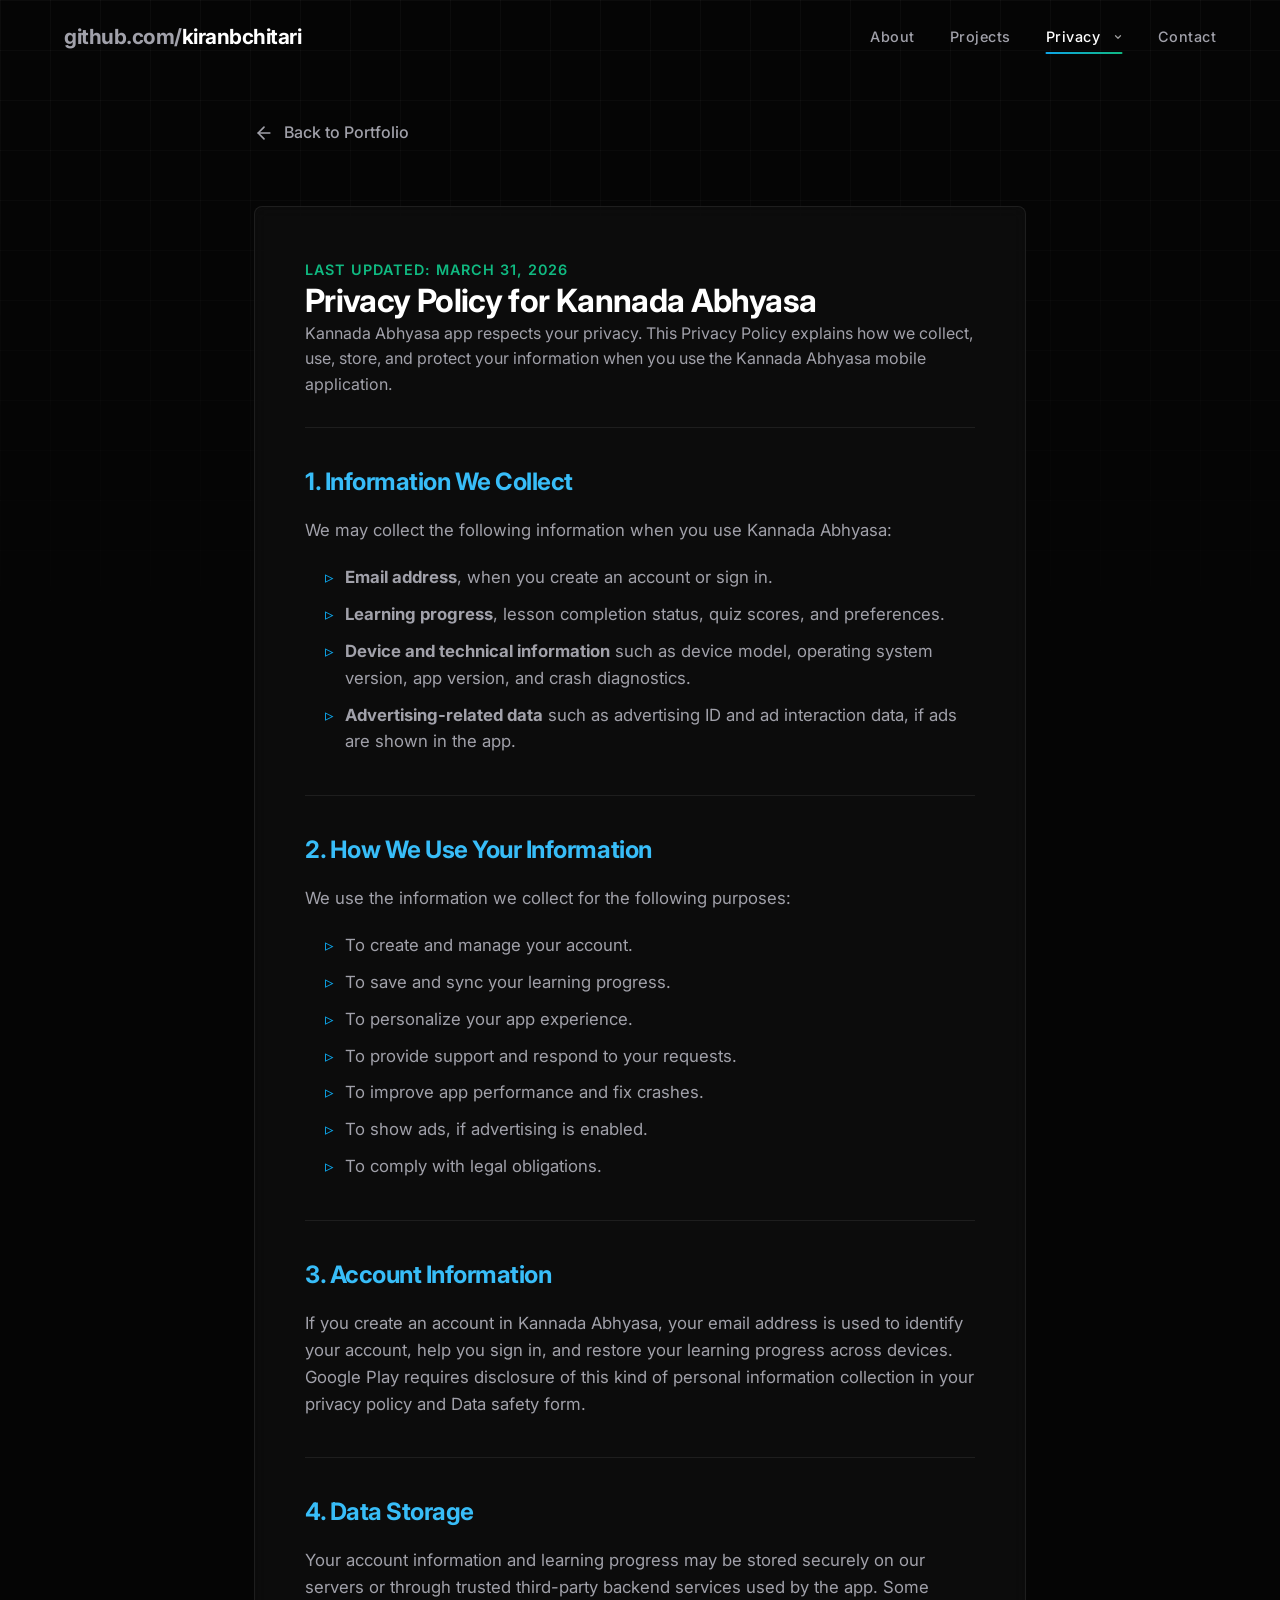
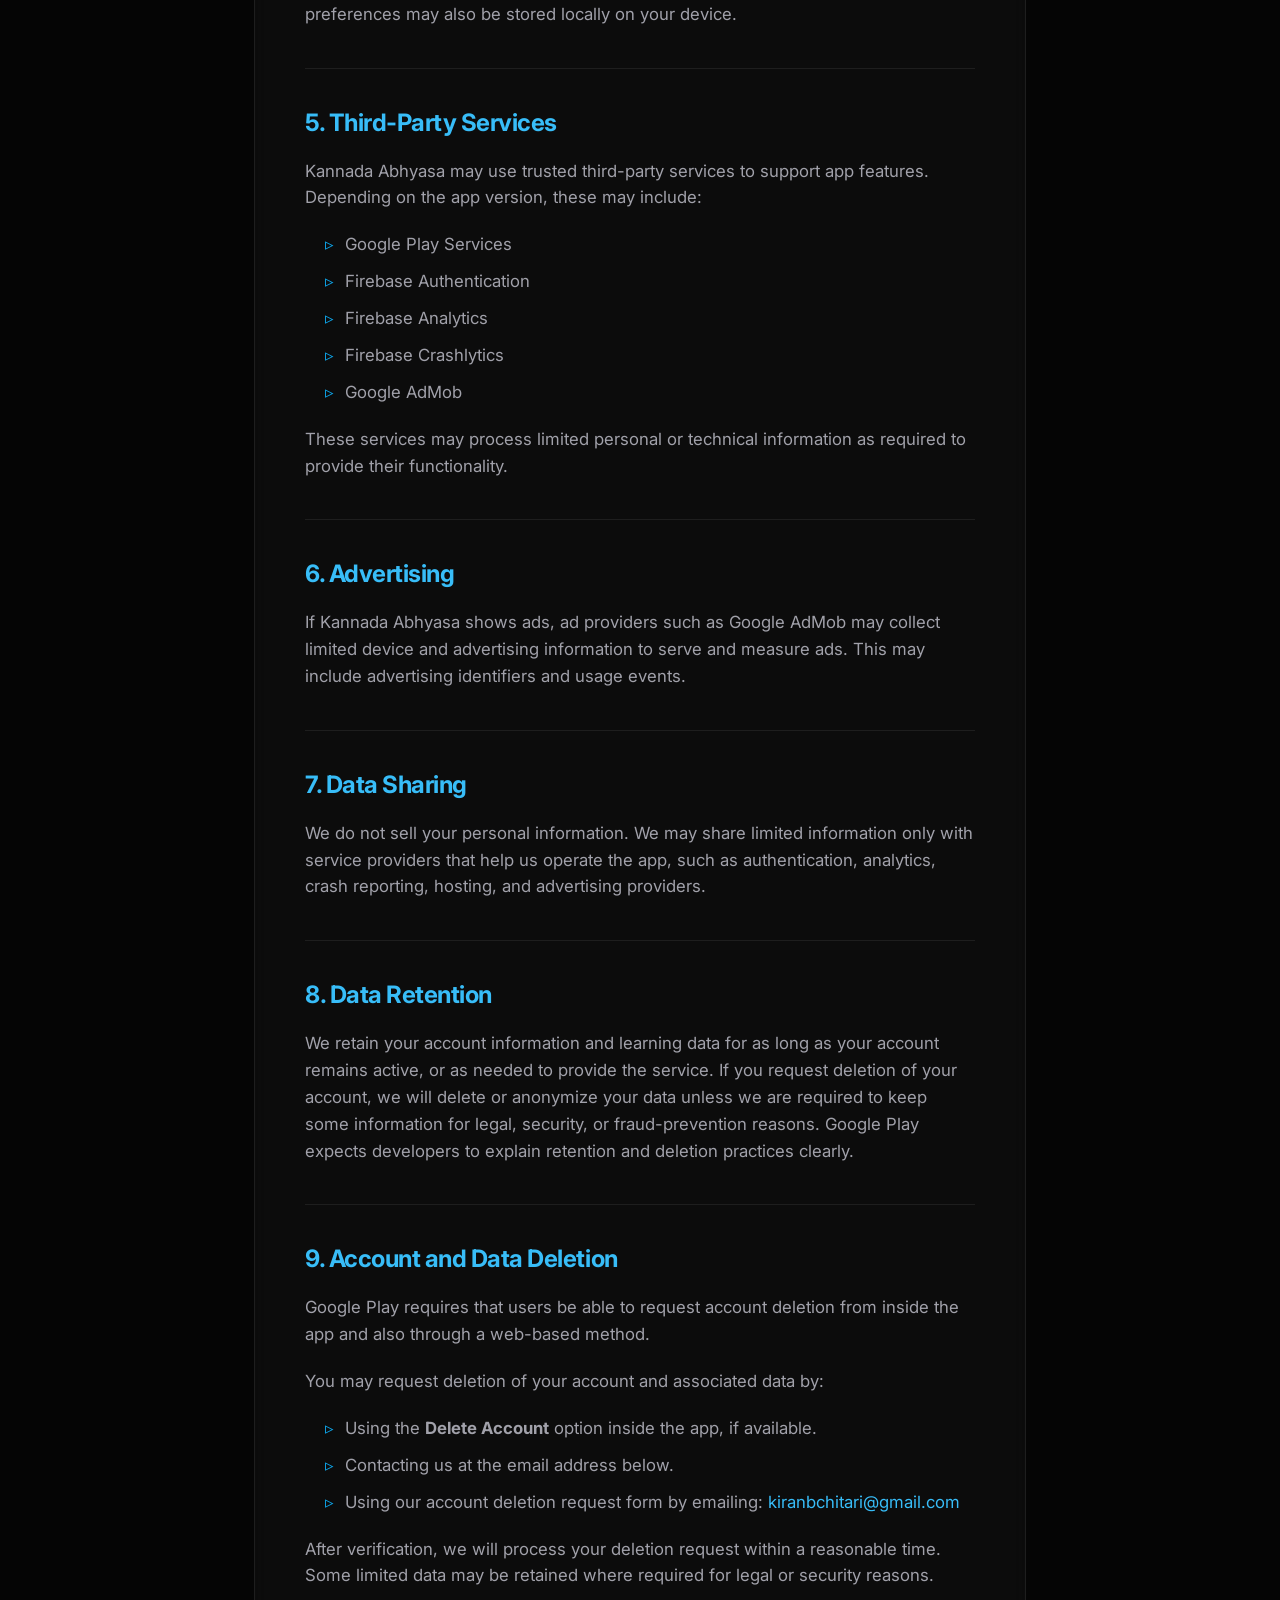
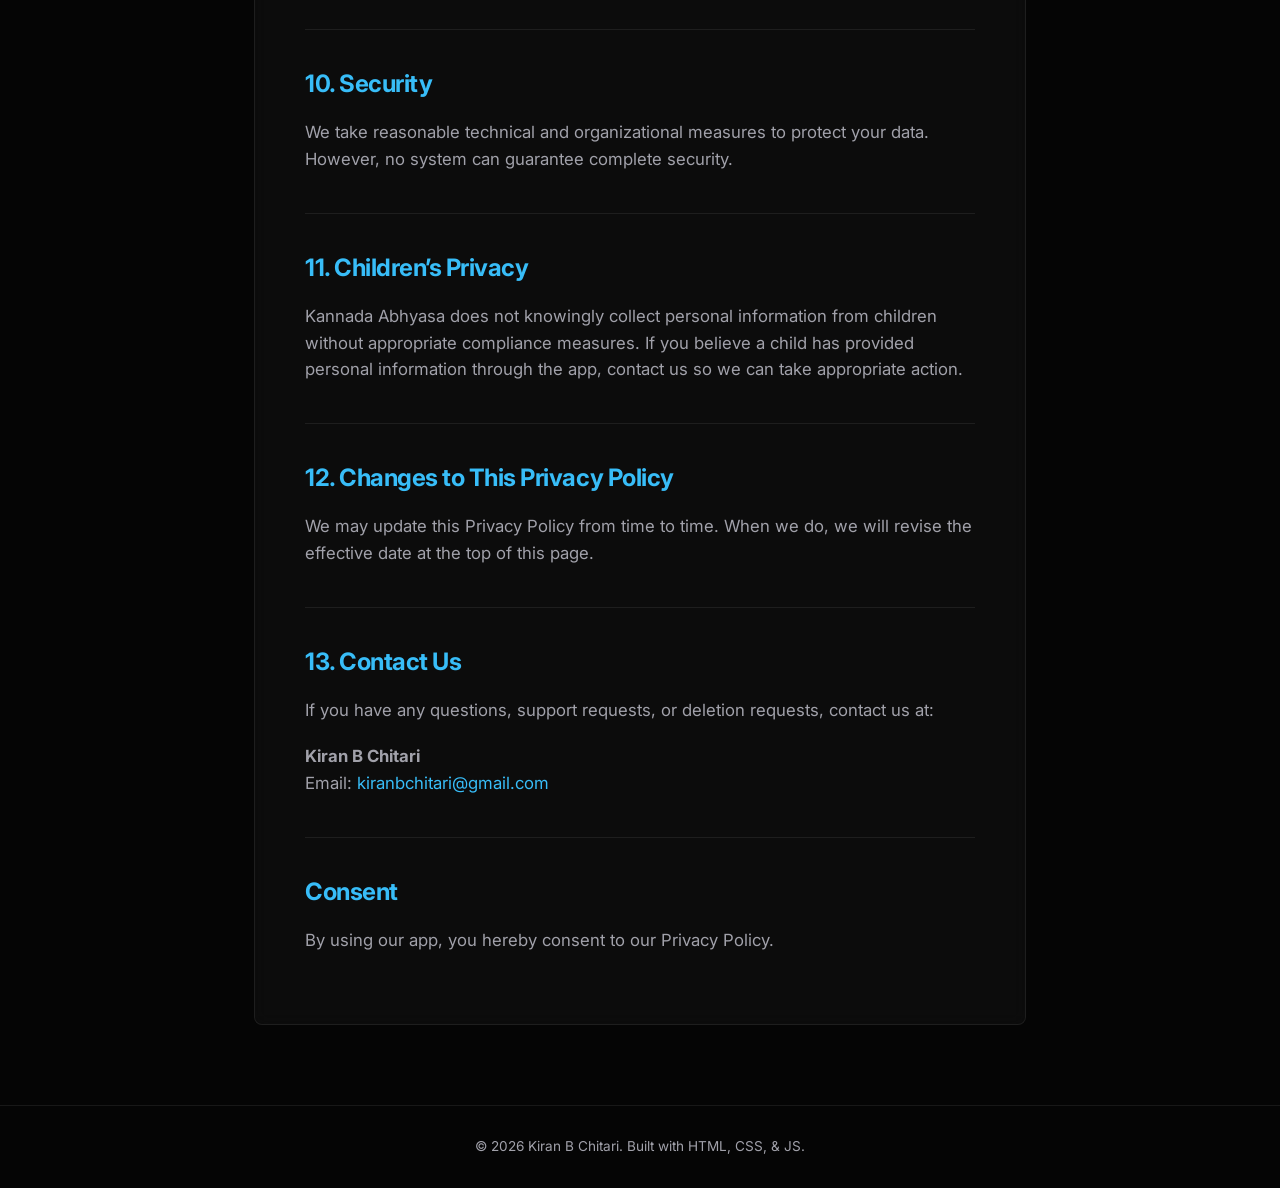
==== privacy/kannada-abhyasa.html @ c5fdee57 "Added privacy policy" ====
<!DOCTYPE html>
<html lang="en">

<head>
    <meta charset="UTF-8">
    <meta name="viewport" content="width=device-width, initial-scale=1.0">
    <title>Privacy Policy - Kannada Abhyasa | Kiran B Chitari</title>
    <meta name="description" content="Privacy Policy for the Kannada Abhyasa mobile application by Kiran B Chitari.">
    <!-- Google Fonts -->
    <link rel="preconnect" href="https://fonts.googleapis.com">
    <link rel="preconnect" href="https://fonts.gstatic.com" crossorigin>
    <link
        href="https://fonts.googleapis.com/css2?family=Inter:wght@300;400;500;600;700;800&family=Poppins:wght@400;500;600;700&display=swap"
        rel="stylesheet">
    <!-- CSS -->
    <link rel="stylesheet" href="../style.css">
    <style>
        .policy-container {
            max-width: 900px;
            margin: 120px auto 60px;
            padding: 0 5%;
        }

        .policy-card {
            padding: 50px;
            margin-top: 30px;
        }

        .policy-header {
            margin-bottom: 40px;
            border-bottom: 1px solid var(--border-glass);
            padding-bottom: 30px;
        }

        .policy-content h2 {
            font-size: 1.5rem;
            margin: 40px 0 20px;
            color: var(--text-accent);
        }

        .policy-content p,
        .policy-content ul {
            margin-bottom: 20px;
            font-size: 1.05rem;
            color: var(--text-secondary);
        }

        .policy-content ul {
            padding-left: 20px;
            list-style: none;
        }

        .policy-content ul li {
            position: relative;
            padding-left: 20px;
            margin-bottom: 10px;
        }

        .policy-content ul li::before {
            content: '▹';
            position: absolute;
            left: 0;
            color: var(--theme-cyan);
        }

        .back-link {
            display: inline-flex;
            align-items: center;
            gap: 10px;
            color: var(--text-secondary);
            margin-bottom: 30px;
            font-weight: 500;
        }

        .back-link:hover {
            color: var(--text-primary);
        }

        .last-updated {
            color: var(--theme-emerald);
            font-weight: 600;
            font-size: 0.9rem;
            text-transform: uppercase;
            letter-spacing: 1px;
        }

        hr {
            border: none;
            border-top: 1px solid var(--border-glass);
            margin: 40px 0;
        }
    </style>
</head>

<body>
    <!-- Mouse Glow -->
    <div class="cursor-glow" id="cursor-glow"></div>

    <!-- Scroll Progress Bar -->
    <div class="scroll-progress" id="scroll-progress"></div>

    <!-- Navigation -->
    <nav class="navbar scrolled" id="navbar">
        <div class="nav-content">
            <a href="../index.html" class="logo">github.com/<span>kiranbchitari</span></a>
            <ul class="nav-links">
                <li><a href="../index.html#about" class="nav-link">About</a></li>
                <li><a href="../index.html#projects" class="nav-link">Projects</a></li>
                <li class="dropdown">
                    <a href="#" class="nav-link dropdown-toggle">Privacy
                        <svg class="dropdown-icon" viewBox="0 0 24 24" fill="none" stroke="currentColor"
                            stroke-width="3" stroke-linecap="round" stroke-linejoin="round">
                            <polyline points="6 9 12 15 18 9"></polyline>
                        </svg>
                    </a>
                    <ul class="dropdown-menu">
                        <li><a href="kannada-abhyasa.html" class="nav-link">Kannada Abhyasa</a></li>
                    </ul>
                </li>
                <li><a href="../index.html#contact" class="nav-link">Contact</a></li>
            </ul>
            <div class="mobile-menu-btn" id="mobile-menu-btn">
                <span></span>
                <span></span>
                <span></span>
            </div>
        </div>
    </nav>

    <main class="policy-container">
        <a href="../index.html" class="back-link">
            <svg viewBox="0 0 24 24" fill="none" stroke="currentColor" stroke-width="2" stroke-linecap="round"
                stroke-linejoin="round" width="20" height="20">
                <line x1="19" y1="12" x2="5" y2="12"></line>
                <polyline points="12 19 5 12 12 5"></polyline>
            </svg>
            Back to Portfolio
        </a>

        <div class="policy-card glass-card reveal active">
            <header class="policy-header">
                <span class="last-updated">Last updated: March 31, 2026</span>
                <h1>Privacy Policy for Kannada Abhyasa</h1>
                <p>Kannada Abhyasa app respects your privacy. This Privacy Policy explains how we collect, use, store,
                    and protect your information when you use the Kannada Abhyasa mobile application.</p>
            </header>

            <div class="policy-content">
                <h2>1. Information We Collect</h2>
                <p>We may collect the following information when you use Kannada Abhyasa:</p>
                <ul>
                    <li><strong>Email address</strong>, when you create an account or sign in.</li>
                    <li><strong>Learning progress</strong>, lesson completion status, quiz scores, and preferences.</li>
                    <li><strong>Device and technical information</strong> such as device model, operating system
                        version, app version, and crash diagnostics.</li>
                    <li><strong>Advertising-related data</strong> such as advertising ID and ad interaction data, if ads
                        are shown in the app.</li>
                </ul>

                <hr>

                <h2>2. How We Use Your Information</h2>
                <p>We use the information we collect for the following purposes:</p>
                <ul>
                    <li>To create and manage your account.</li>
                    <li>To save and sync your learning progress.</li>
                    <li>To personalize your app experience.</li>
                    <li>To provide support and respond to your requests.</li>
                    <li>To improve app performance and fix crashes.</li>
                    <li>To show ads, if advertising is enabled.</li>
                    <li>To comply with legal obligations.</li>
                </ul>

                <hr>

                <h2>3. Account Information</h2>
                <p>If you create an account in Kannada Abhyasa, your email address is used to identify your account,
                    help you sign in, and restore your learning progress across devices. Google Play requires disclosure
                    of this kind of personal information collection in your privacy policy and Data safety form.</p>

                <hr>

                <h2>4. Data Storage</h2>
                <p>Your account information and learning progress may be stored securely on our servers or through
                    trusted third-party backend services used by the app. Some preferences may also be stored locally on
                    your device.</p>

                <hr>

                <h2>5. Third-Party Services</h2>
                <p>Kannada Abhyasa may use trusted third-party services to support app features. Depending on the app
                    version, these may include:</p>
                <ul>
                    <li>Google Play Services</li>
                    <li>Firebase Authentication</li>
                    <li>Firebase Analytics</li>
                    <li>Firebase Crashlytics</li>
                    <li>Google AdMob</li>
                </ul>
                <p>These services may process limited personal or technical information as required to provide their
                    functionality.</p>

                <hr>

                <h2>6. Advertising</h2>
                <p>If Kannada Abhyasa shows ads, ad providers such as Google AdMob may collect limited device and
                    advertising information to serve and measure ads. This may include advertising identifiers and usage
                    events.</p>

                <hr>

                <h2>7. Data Sharing</h2>
                <p>We do not sell your personal information. We may share limited information only with service
                    providers that help us operate the app, such as authentication, analytics, crash reporting, hosting,
                    and advertising providers.</p>

                <hr>

                <h2>8. Data Retention</h2>
                <p>We retain your account information and learning data for as long as your account remains active, or
                    as needed to provide the service. If you request deletion of your account, we will delete or
                    anonymize your data unless we are required to keep some information for legal, security, or
                    fraud-prevention reasons. Google Play expects developers to explain retention and deletion practices
                    clearly.</p>

                <hr>

                <h2>9. Account and Data Deletion</h2>
                <p>Google Play requires that users be able to request account deletion from inside the app and also
                    through a web-based method.</p>
                <p>You may request deletion of your account and associated data by:</p>
                <ul>
                    <li>Using the <strong>Delete Account</strong> option inside the app, if available.</li>
                    <li>Contacting us at the email address below.</li>
                    <li>Using our account deletion request form by emailing: <a href="mailto:kiranbchitari@gmail.com"
                            style="color: var(--text-accent);">kiranbchitari@gmail.com</a></li>
                </ul>
                <p>After verification, we will process your deletion request within a reasonable time. Some limited data
                    may be retained where required for legal or security reasons.</p>

                <hr>

                <h2>10. Security</h2>
                <p>We take reasonable technical and organizational measures to protect your data. However, no system can
                    guarantee complete security.</p>

                <hr>

                <h2>11. Children’s Privacy</h2>
                <p>Kannada Abhyasa does not knowingly collect personal information from children without appropriate
                    compliance measures. If you believe a child has provided personal information through the app,
                    contact us so we can take appropriate action.</p>

                <hr>

                <h2>12. Changes to This Privacy Policy</h2>
                <p>We may update this Privacy Policy from time to time. When we do, we will revise the effective date at
                    the top of this page.</p>

                <hr>

                <h2>13. Contact Us</h2>
                <p>If you have any questions, support requests, or deletion requests, contact us at:</p>
                <p>
                    <strong>Kiran B Chitari</strong><br>
                    Email: <a href="mailto:kiranbchitari@gmail.com"
                        style="color: var(--text-accent);">kiranbchitari@gmail.com</a>
                </p>

                <hr>

                <h2>Consent</h2>
                <p>By using our app, you hereby consent to our Privacy Policy.</p>
            </div>
        </div>
    </main>

    <footer>
        <div class="footer-content">
            <p>&copy; 2026 Kiran B Chitari. Built with HTML, CSS, & JS.</p>
        </div>
    </footer>

    <!-- Scripts -->
    <script src="../script.js"></script>
</body>

</html>
---- style.css ----
/* ===== CSS Variables & Fonts ===== */
:root {
    /* Sleek Tech Palette */
    --bg-dark: #050505;
    --bg-card: rgba(18, 18, 18, 0.6);
    --border-glass: rgba(255, 255, 255, 0.08);
    
    --text-primary: #ffffff;
    --text-secondary: #a1a1aa;
    --text-accent: #38bdf8; /* Sky Blue */

    --theme-cyan: #0ea5e9;
    --theme-emerald: #10b981;
    --theme-glow: rgba(14, 165, 233, 0.15);
    
    --gradient-primary: linear-gradient(135deg, var(--theme-cyan), var(--theme-emerald));
    --gradient-hover: linear-gradient(135deg, #0284c7, #059669);
    
    --transition-smooth: all 0.3s cubic-bezier(0.4, 0, 0.2, 1);
    
    --font-heading: 'Inter', sans-serif;
    --font-body: 'Inter', sans-serif;
}

/* ===== Resets & Base Styles ===== */
* {
    margin: 0;
    padding: 0;
    box-sizing: border-box;
}

html {
    scroll-behavior: smooth;
}

body {
    font-family: var(--font-body);
    background-color: var(--bg-dark);
    color: var(--text-primary);
    line-height: 1.6;
    overflow-x: hidden;
    position: relative;
}

::selection {
    background-color: rgba(14, 165, 233, 0.4);
    color: white;
}

/* Background Grid Pattern */
body::before {
    content: '';
    position: fixed;
    top: 0;
    left: 0;
    width: 100%;
    height: 100%;
    background-image: 
        linear-gradient(rgba(255, 255, 255, 0.03) 1px, transparent 1px),
        linear-gradient(90deg, rgba(255, 255, 255, 0.03) 1px, transparent 1px);
    background-size: 50px 50px;
    z-index: -1;
    pointer-events: none;
    -webkit-mask-image: linear-gradient(to bottom, black 0%, transparent 80%);
    mask-image: linear-gradient(to bottom, black 0%, transparent 80%);
}

/* Mouse Glow Effect */
.cursor-glow {
    position: fixed;
    top: 0;
    left: 0;
    width: 600px;
    height: 600px;
    border-radius: 50%;
    background: radial-gradient(circle, rgba(56, 189, 248, 0.1) 0%, rgba(139, 92, 246, 0.1) 30%, transparent 60%);
    pointer-events: none;
    z-index: 99; /* Below navbar (100) but above content to give it a neat tint */
    filter: blur(50px);
    opacity: 0;
    transition: opacity 0.5s ease;
    will-change: transform, opacity;
}

/* ===== Typography ===== */
h1, h2, h3, h4, h5, h6 {
    font-family: var(--font-heading);
    color: var(--text-primary);
    line-height: 1.2;
    letter-spacing: -0.02em;
}

p {
    color: var(--text-secondary);
}

a {
    text-decoration: none;
    color: inherit;
    transition: var(--transition-smooth);
}

/* ===== Layout Utilities ===== */
.section {
    padding: 100px 5%;
    max-width: 1200px;
    margin: 0 auto;
}

/* ===== Components ===== */

/* Scroll Progress Bar */
.scroll-progress {
    position: fixed;
    top: 0;
    left: 0;
    height: 2px;
    background: var(--gradient-primary);
    z-index: 1000;
    width: 0%;
    box-shadow: 0 0 10px var(--theme-cyan);
    transition: width 0.1s ease;
}

/* Navbar */
.navbar {
    position: fixed;
    top: 0;
    width: 100%;
    padding: 20px 5%;
    z-index: 100;
    transition: var(--transition-smooth);
    background: transparent;
}

.navbar.scrolled {
    background: rgba(5, 5, 5, 0.85);
    backdrop-filter: blur(12px);
    -webkit-backdrop-filter: blur(12px);
    border-bottom: 1px solid var(--border-glass);
    padding: 15px 5%;
}

.nav-content {
    max-width: 1200px;
    margin: 0 auto;
    display: flex;
    justify-content: space-between;
    align-items: center;
}

.logo {
    font-family: var(--font-heading);
    font-size: 1.3rem;
    font-weight: 700;
    color: var(--text-secondary);
    letter-spacing: -0.5px;
    transition: var(--transition-smooth);
}

.logo:hover {
    color: var(--text-primary);
}

.logo span {
    color: var(--text-primary);
}

.nav-links {
    display: flex;
    gap: 35px;
    list-style: none;
}

.nav-link {
    font-size: 0.9rem;
    font-weight: 500;
    color: var(--text-secondary);
    position: relative;
    letter-spacing: 0.5px;
}

.nav-link:hover, .nav-link.active {
    color: var(--text-primary);
}

/* Minimalist Nav Indicator */
.nav-link::after {
    content: '';
    position: absolute;
    bottom: -6px;
    left: 50%;
    width: 0;
    height: 2px;
    background: var(--gradient-primary);
    transition: var(--transition-smooth);
    border-radius: 2px;
    transform: translateX(-50%);
}

.nav-link:hover::after, .nav-link.active::after {
    width: 100%;
}

/* Dropdown styles */
.dropdown {
    position: relative;
    display: flex;
    align-items: center;
}

.dropdown-menu {
    position: absolute;
    top: 100%;
    left: 0;
    min-width: 200px;
    margin-top: 15px;
    padding: 15px 0;
    list-style: none;
    opacity: 0;
    visibility: hidden;
    transform: translateY(10px);
    transition: var(--transition-smooth);
    z-index: 1000;
    background: rgba(18, 18, 18, 0.95);
    backdrop-filter: blur(12px);
    -webkit-backdrop-filter: blur(12px);
    border: 1px solid var(--border-glass);
    border-radius: 8px;
    box-shadow: 0 10px 30px rgba(0,0,0,0.5);
}

/* Arrow indicator for dropdown menu */
.dropdown-menu::before {
    content: '';
    position: absolute;
    top: -6px;
    left: 30px;
    width: 10px;
    height: 10px;
    background: #121212;
    border-left: 1px solid var(--border-glass);
    border-top: 1px solid var(--border-glass);
    transform: rotate(45deg);
}

.dropdown-menu li {
    width: 100%;
}

.dropdown-menu .nav-link {
    display: block;
    padding: 10px 25px;
    font-size: 0.85rem;
    white-space: nowrap;
}

.dropdown-menu .nav-link::after {
    display: none; /* Hide the sliding indicator in dropdown items */
}

.dropdown-menu .nav-link:hover {
    color: var(--text-accent);
    background: rgba(255,255,255,0.03);
}

/* Show dropdown on hover (Desktop) */
@media (min-width: 769px) {
    .dropdown:hover > .dropdown-menu {
        opacity: 1;
        visibility: visible;
        transform: translateY(0);
    }
}

.dropdown-icon {
    margin-left: 8px;
    width: 10px;
    height: 10px;
    transition: transform 0.3s ease;
    opacity: 0.6;
}

.dropdown:hover .dropdown-icon {
    opacity: 1;
}

.dropdown.active .dropdown-icon {
    transform: rotate(180deg);
}

/* Mobile Menu Button */
.mobile-menu-btn {
    display: none;
    flex-direction: column;
    gap: 6px;
    cursor: pointer;
    z-index: 101;
}

.mobile-menu-btn span {
    width: 26px;
    height: 2px;
    background-color: var(--text-primary);
    transition: var(--transition-smooth);
}

/* Sharp Glass Card - More 'Tech' less 'Aura/Purple' */
.glass-card {
    background: var(--bg-card);
    backdrop-filter: blur(8px); /* less blur for sharper look */
    -webkit-backdrop-filter: blur(8px);
    border: 1px solid var(--border-glass);
    border-radius: 8px; /* Sharper corners */
    padding: 30px;
    transition: var(--transition-smooth);
}

.glass-card:hover {
    border-color: rgba(255, 255, 255, 0.15);
    background: rgba(25, 25, 25, 0.7);
    transform: translateY(-3px);
}

/* Buttons */
.btn {
    display: inline-block;
    padding: 12px 28px;
    border-radius: 6px; /* sharper corners */
    font-family: var(--font-heading);
    font-weight: 600;
    font-size: 0.95rem;
    cursor: pointer;
    text-align: center;
    transition: var(--transition-smooth);
}

.btn-primary {
    background: var(--gradient-primary);
    color: white;
    border: none;
    box-shadow: 0 4px 15px var(--theme-glow);
}

.btn-primary:hover {
    background: var(--gradient-hover);
    box-shadow: 0 6px 20px rgba(14, 165, 233, 0.3);
    transform: translateY(-2px);
}

.btn-secondary {
    background: rgba(255,255,255,0.03);
    color: var(--text-primary);
    border: 1px solid var(--border-glass);
}

.btn-secondary:hover {
    border-color: var(--text-accent);
    background: rgba(14, 165, 233, 0.05);
    transform: translateY(-2px);
}

/* Section Headers */
.section-header {
    margin-bottom: 60px;
    text-align: left; /* left align for a more structured tech docs feel */
}

.section-header h2 {
    font-size: 2.2rem;
    margin-bottom: 15px;
    color: var(--text-primary);
    font-weight: 700;
}

.section-header h2 span {
    color: var(--text-accent);
}

.heading-line {
    height: 2px;
    width: 50px;
    background: var(--gradient-primary);
    border-radius: 2px;
}

/* ===== Sections ===== */

/* Hero */
.hero {
    min-height: 100vh;
    display: flex;
    align-items: center;
    position: relative;
    padding-top: 100px;
}

.hero-content {
    max-width: 800px;
}

.greeting {
    color: var(--theme-emerald);
    font-family: var(--font-body);
    font-weight: 600;
    font-size: 1.1rem;
    margin-bottom: 12px;
    letter-spacing: 1px;
    text-transform: uppercase;
}

.name {
    font-size: 4.5rem;
    font-weight: 800;
    margin-bottom: 10px;
    line-height: 1.1;
    color: var(--text-primary);
}

.role {
    font-size: 2rem;
    color: var(--text-secondary);
    margin-bottom: 25px;
    font-weight: 500;
}

.cursor {
    display: inline-block;
    width: 2px;
    background-color: var(--text-accent);
    animation: blink 1s infinite;
    margin-left: 5px;
}

@keyframes blink {
    0%, 100% { opacity: 1; }
    50% { opacity: 0; }
}

.tagline {
    font-size: 1.25rem;
    color: var(--text-primary);
    margin-bottom: 25px;
    max-width: 650px;
    font-weight: 500;
}

.intro-description {
    font-size: 1.05rem;
    margin-bottom: 45px;
    max-width: 700px;
    color: var(--text-secondary);
}

.hero-cta {
    display: flex;
    gap: 15px;
}

/* About */
.about-content {
    display: flex;
    flex-direction: column;
    gap: 20px;
    font-size: 1.05rem;
}

.about-content strong {
    color: var(--text-primary);
    font-weight: 600;
}

/* Skills */
.skills-grid {
    display: grid;
    grid-template-columns: repeat(auto-fit, minmax(250px, 1fr));
    gap: 25px;
}

.skill-category h3 {
    font-size: 1.2rem;
    margin-bottom: 20px;
    color: var(--text-primary);
    border-bottom: 1px solid var(--border-glass);
    padding-bottom: 10px;
    font-weight: 600;
}

.skill-list {
    list-style: none;
    display: flex;
    flex-direction: column;
    gap: 12px;
}

.skill-list li {
    color: var(--text-secondary);
    position: relative;
    padding-left: 20px;
    font-size: 0.95rem;
}

.skill-list li::before {
    content: '▹';
    position: absolute;
    left: 0;
    top: 0;
    color: var(--text-accent);
}

/* Experience Timeline */
.timeline {
    position: relative;
    max-width: 850px;
}

.timeline::before {
    content: '';
    position: absolute;
    left: 15px;
    top: 0;
    height: 100%;
    width: 1px; /* Thinner line */
    background: var(--border-glass);
}

.timeline-item {
    position: relative;
    padding-left: 50px;
    margin-bottom: 40px;
}

.timeline-item:last-child {
    margin-bottom: 0;
}

.timeline-dot {
    position: absolute;
    left: 11px;
    top: 5px;
    width: 9px; /* Smaller, sharper dots */
    height: 9px;
    border-radius: 50%;
    background: var(--theme-cyan);
    box-shadow: 0 0 10px var(--theme-glow);
    z-index: 1;
}

.timeline-content {
    padding: 25px;
    border-left: 2px solid transparent;
}

.timeline-item:hover .timeline-content {
    border-left-color: var(--theme-emerald);
}

.timeline-date {
    display: inline-block;
    color: var(--theme-emerald);
    font-family: var(--font-heading);
    font-size: 0.85rem;
    font-weight: 600;
    margin-bottom: 10px;
    letter-spacing: 0.5px;
    text-transform: uppercase;
}

.timeline-content h3 {
    font-size: 1.25rem;
    margin-bottom: 5px;
    color: var(--text-primary);
}

.timeline-content h4 {
    color: var(--text-secondary);
    font-weight: 400;
    margin-bottom: 15px;
    font-size: 1rem;
}

.timeline-content ul {
    list-style: none;
    display: flex;
    flex-direction: column;
    gap: 8px;
}

.timeline-content li {
    position: relative;
    padding-left: 15px;
    font-size: 0.95rem;
    color: var(--text-secondary);
}

.timeline-content li::before {
    content: '→';
    position: absolute;
    left: 0;
    color: var(--theme-cyan);
    font-size: 0.9em;
}

/* Projects */
.projects-grid {
    display: grid;
    grid-template-columns: repeat(auto-fit, minmax(320px, 1fr));
    gap: 25px;
}

.project-card {
    height: 100%;
    display: flex;
    flex-direction: column;
}

.project-content {
    display: flex;
    flex-direction: column;
    height: 100%;
}

.project-header {
    margin-bottom: 15px;
}

.project-header h3 {
    font-size: 1.3rem;
    margin-bottom: 5px;
    color: var(--text-primary);
}

.project-duration {
    font-size: 0.8rem;
    color: var(--text-secondary);
    font-family: var(--font-heading);
}

.project-tech {
    display: flex;
    flex-wrap: wrap;
    gap: 8px;
    margin-bottom: 20px;
}

.project-tech span {
    font-size: 0.75rem;
    font-family: var(--font-heading);
    background: rgba(14, 165, 233, 0.1);
    padding: 4px 10px;
    border-radius: 4px; /* sharp */
    color: var(--text-accent);
    font-weight: 500;
}

.project-desc {
    margin-bottom: 15px;
    flex-grow: 1;
    font-size: 0.95rem;
}

.project-impact {
    font-size: 0.9rem;
    color: var(--text-primary);
    border-top: 1px solid var(--border-glass);
    padding-top: 15px;
}

/* Tilt Effect Class */
.tilt-card {
    transform-style: preserve-3d;
    transform: perspective(1000px);
}

/* Goals */
.goals-content {
    max-width: 800px;
}

.goals-list {
    list-style: none;
    display: flex;
    flex-direction: column;
    gap: 15px;
}

.goals-list li {
    display: flex;
    align-items: center;
    gap: 20px;
    padding: 15px 20px;
    background: rgba(255, 255, 255, 0.02);
    border-radius: 8px;
    border: 1px solid var(--border-glass);
    transition: var(--transition-smooth);
}

.goals-list li:hover {
    border-color: rgba(255,255,255,0.15);
    background: rgba(255, 255, 255, 0.04);
}

.goal-icon {
    font-size: 1.5rem;
    display: flex;
    align-items: center;
    justify-content: center;
}

.goals-list p {
    color: var(--text-primary);
    font-weight: 500;
    font-size: 1rem;
}

/* Contact */
.contact-container {
    display: grid;
    grid-template-columns: 1fr 1.5fr;
    gap: 40px;
}

.contact-info h3 {
    font-size: 1.6rem;
    margin-bottom: 15px;
    color: var(--text-primary);
}

.contact-info p {
    margin-bottom: 30px;
    font-size: 0.95rem;
}

.social-links {
    display: flex;
    flex-direction: column;
    gap: 10px;
}

.social-item {
    display: flex;
    align-items: center;
    gap: 15px;
    padding: 12px 15px;
    background: rgba(255, 255, 255, 0.02);
    border-radius: 6px;
    transition: var(--transition-smooth);
    border: 1px solid var(--border-glass);
}

a.social-item:hover {
    background: rgba(255, 255, 255, 0.05);
    border-color: rgba(255,255,255,0.2);
    color: var(--text-primary);
}

.social-item svg {
    color: var(--text-accent);
}

/* Promo Card styling (moved from inline) */
.contact-promo {
    display: flex;
    flex-direction: column;
    justify-content: center;
}

.promo-icon {
    margin-bottom: 20px;
}

.contact-promo h3 {
    font-size: 1.6rem;
    margin-bottom: 15px;
    color: var(--text-primary);
}

.contact-promo p {
    margin-bottom: 30px;
    font-size: 1.05rem;
    color: var(--text-secondary);
}

.promo-actions {
    display: flex;
    gap: 15px;
    flex-wrap: wrap;
    margin-top: auto;
}

.promo-actions .btn {
    flex: 1;
    min-width: 200px;
}

/* Footer */
footer {
    text-align: center;
    padding: 30px 5%;
    border-top: 1px solid var(--border-glass);
    margin-top: 80px;
}

footer p {
    font-size: 0.85rem;
    color: var(--text-secondary);
}

/* ===== Animations (Scroll Reveal) ===== */
.reveal {
    opacity: 0;
    transform: translateY(20px);
    transition: all 0.6s cubic-bezier(0.5, 0, 0, 1);
}

.reveal.active {
    opacity: 1;
    transform: translateY(0);
}

/* ===== Responsive Design ===== */
@media (max-width: 992px) {
    .contact-container {
        grid-template-columns: 1fr;
    }
    
    .name {
        font-size: 3.5rem;
    }
}

@media (max-width: 768px) {
    .section {
        padding: 80px 5%;
    }

    .name {
        font-size: 2.8rem;
    }

    .role {
        font-size: 1.5rem;
    }

    .hero-cta {
        flex-direction: column;
    }

    .btn {
        width: 100%;
    }

    /* Mobile Menu */
    .mobile-menu-btn {
        display: flex;
    }

    .nav-links {
        position: absolute;
        top: 100%;
        left: 0;
        width: 100%;
        background: rgba(5, 5, 5, 0.98);
        backdrop-filter: blur(16px);
        flex-direction: column;
        align-items: center;
        padding: 30px 0;
        gap: 25px;
        clip-path: circle(0% at top right);
        transition: all 0.4s ease-in-out;
        border-bottom: 1px solid var(--border-glass);
    }

    .nav-links.active {
        clip-path: circle(150% at top right);
    }

    /* Mobile Dropdown adjustment */
    .dropdown {
        flex-direction: column;
        width: 100%;
    }

    .dropdown-menu {
        position: static;
        opacity: 1;
        visibility: visible;
        transform: none;
        background: transparent;
        border: none;
        box-shadow: none;
        padding: 0;
        max-height: 0;
        overflow: hidden;
        transition: all 0.3s ease-in-out;
        margin-top: 0;
        width: 100%;
        display: flex;
        flex-direction: column;
        align-items: center;
        border-radius: 0;
    }

    .dropdown.active .dropdown-menu {
        max-height: 500px;
        margin-top: 15px;
        padding-bottom: 10px;
    }

    .dropdown-menu::before {
        display: none;
    }

    .dropdown-menu li .nav-link {
        font-size: 0.9rem;
        padding: 5px 0;
        color: var(--text-secondary);
    }
    
    .dropdown-icon {
        margin-left: 10px;
        width: 12px;
        height: 12px;
    }
    
    .mobile-menu-btn.active span:nth-child(1) {
        transform: translateY(8px) rotate(45deg);
    }
    .mobile-menu-btn.active span:nth-child(2) {
        opacity: 0;
    }
    .mobile-menu-btn.active span:nth-child(3) {
        transform: translateY(-8px) rotate(-45deg);
    }
}

@media (max-width: 480px) {
    .name {
        font-size: 2.2rem;
    }
    
    .section-header h2 {
        font-size: 1.8rem;
    }
    
    .timeline {
        padding-left: 10px;
    }
    
    .timeline::before {
        left: 5px;
    }
    
    .timeline-dot {
        left: 0;
    }
    
    .timeline-item {
        padding-left: 25px;
    }
}
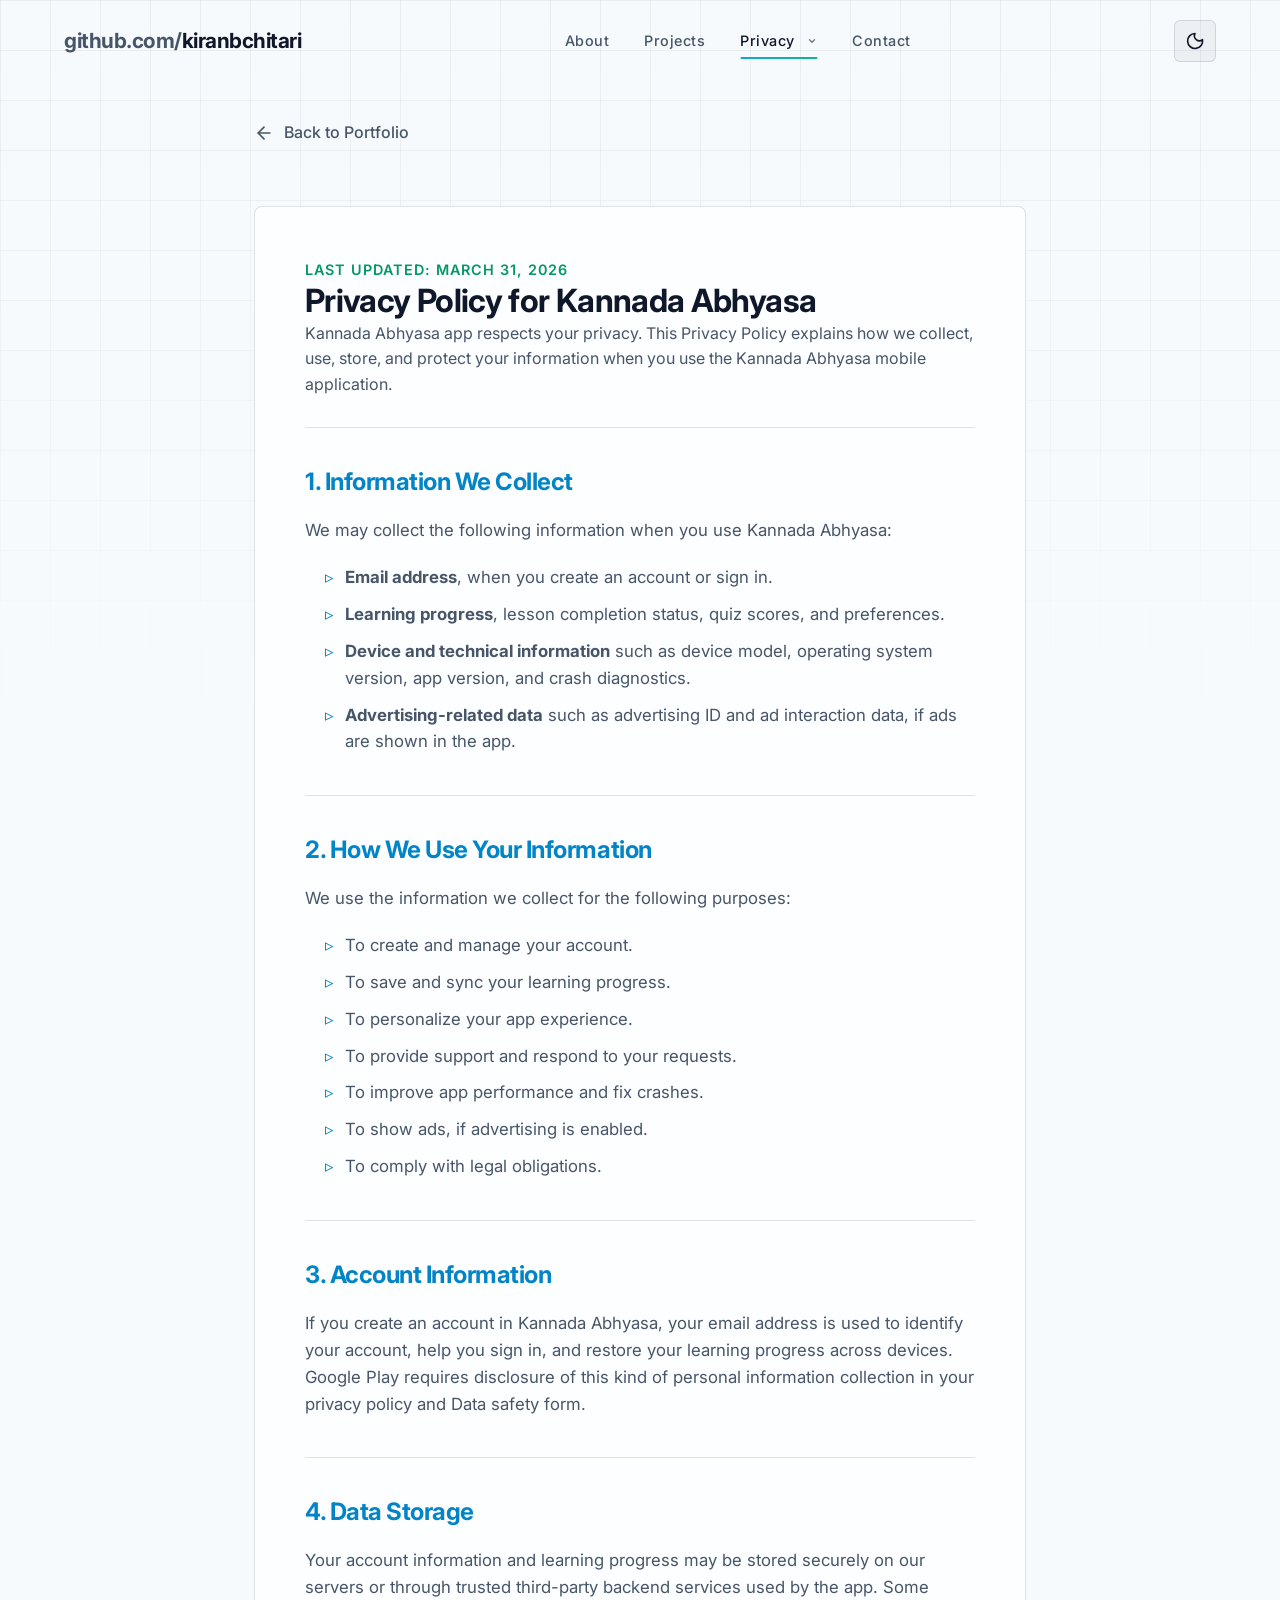
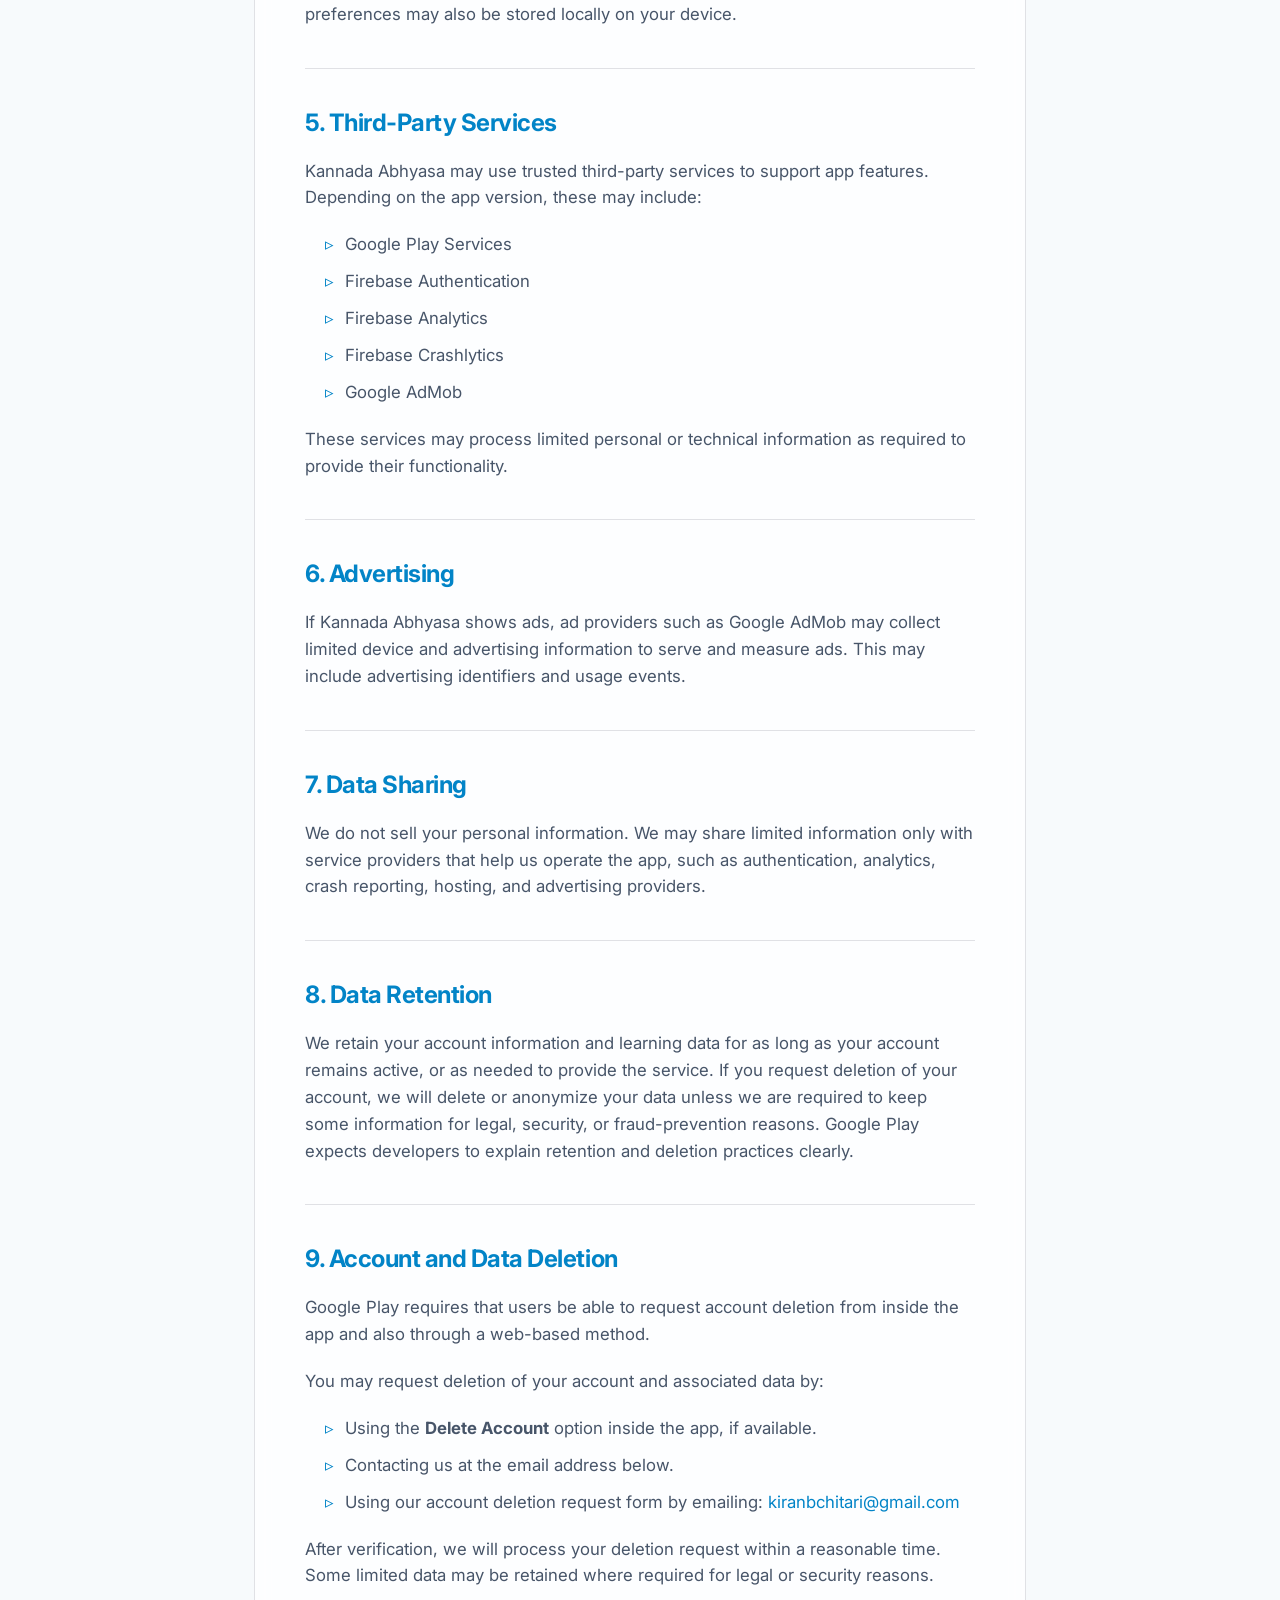
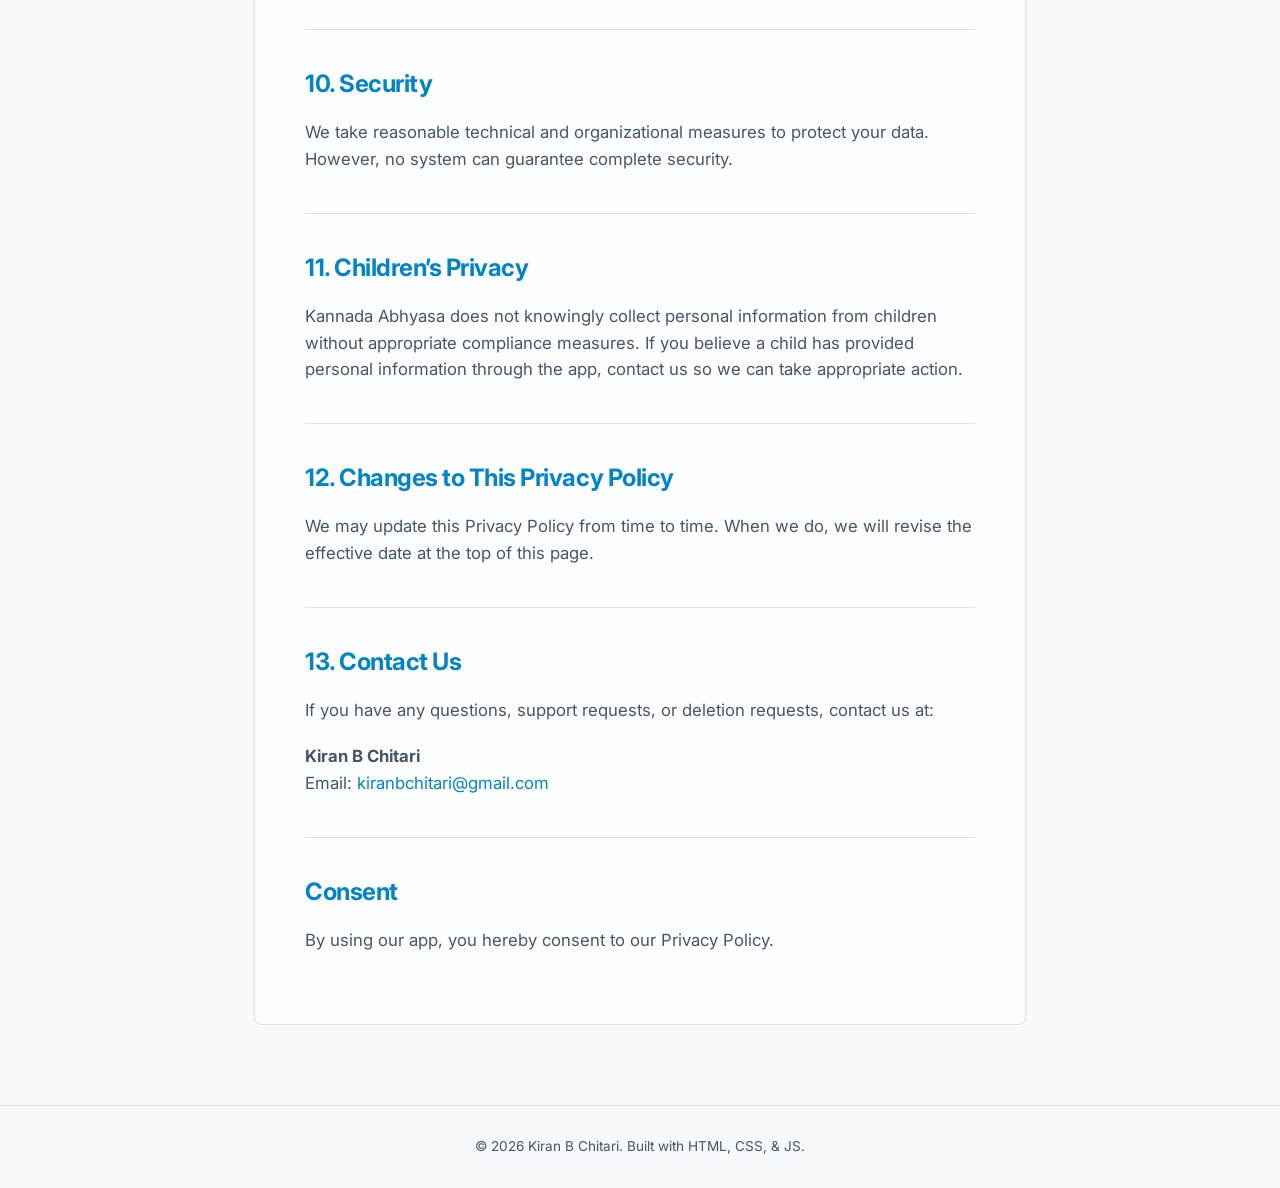
==== commit f3adbcb8: "Add light mode to privacy pages" ====
--- a/privacy/kannada-abhyasa.html
+++ b/privacy/kannada-abhyasa.html
@@ -12,6 +12,16 @@
     <link
         href="https://fonts.googleapis.com/css2?family=Inter:wght@300;400;500;600;700;800&family=Poppins:wght@400;500;600;700&display=swap"
         rel="stylesheet">
+    <script>
+        (function () {
+            const savedTheme = localStorage.getItem('theme');
+            const prefersLight = window.matchMedia('(prefers-color-scheme: light)').matches;
+
+            if (savedTheme === 'light' || (!savedTheme && prefersLight)) {
+                document.documentElement.classList.add('theme-loading-light');
+            }
+        })();
+    </script>
     <!-- CSS -->
     <link rel="stylesheet" href="../style.css">
     <style>
@@ -93,6 +103,12 @@
 </head>
 
 <body>
+    <script>
+        if (document.documentElement.classList.contains('theme-loading-light')) {
+            document.body.classList.add('light-mode');
+            document.documentElement.classList.remove('theme-loading-light');
+        }
+    </script>
     <!-- Mouse Glow -->
     <div class="cursor-glow" id="cursor-glow"></div>
 
@@ -115,10 +131,27 @@
                     </a>
                     <ul class="dropdown-menu">
                         <li><a href="kannada-abhyasa.html" class="nav-link">Kannada Abhyasa</a></li>
+                        <li><a href="listiq.html" class="nav-link">Listiq</a></li>
                     </ul>
                 </li>
                 <li><a href="../index.html#contact" class="nav-link">Contact</a></li>
             </ul>
+            <button class="theme-toggle" id="theme-toggle" type="button" aria-label="Switch to light mode" aria-pressed="false">
+                <svg class="theme-icon sun-icon" viewBox="0 0 24 24" aria-hidden="true" fill="none" stroke="currentColor" stroke-width="2" stroke-linecap="round" stroke-linejoin="round">
+                    <circle cx="12" cy="12" r="4"></circle>
+                    <path d="M12 2v2"></path>
+                    <path d="M12 20v2"></path>
+                    <path d="m4.93 4.93 1.41 1.41"></path>
+                    <path d="m17.66 17.66 1.41 1.41"></path>
+                    <path d="M2 12h2"></path>
+                    <path d="M20 12h2"></path>
+                    <path d="m6.34 17.66-1.41 1.41"></path>
+                    <path d="m19.07 4.93-1.41 1.41"></path>
+                </svg>
+                <svg class="theme-icon moon-icon" viewBox="0 0 24 24" aria-hidden="true" fill="none" stroke="currentColor" stroke-width="2" stroke-linecap="round" stroke-linejoin="round">
+                    <path d="M12 3a6 6 0 0 0 9 7.5A9 9 0 1 1 12 3Z"></path>
+                </svg>
+            </button>
             <div class="mobile-menu-btn" id="mobile-menu-btn">
                 <span></span>
                 <span></span>
@@ -285,4 +318,4 @@
     <script src="../script.js"></script>
 </body>
 
-</html>+</html>
--- a/style.css
+++ b/style.css
@@ -4,6 +4,14 @@
     --bg-dark: #050505;
     --bg-card: rgba(18, 18, 18, 0.6);
     --border-glass: rgba(255, 255, 255, 0.08);
+    --grid-line: rgba(255, 255, 255, 0.03);
+    --navbar-bg: rgba(5, 5, 5, 0.85);
+    --nav-menu-bg: rgba(5, 5, 5, 0.98);
+    --dropdown-bg: rgba(18, 18, 18, 0.95);
+    --dropdown-arrow-bg: #121212;
+    --card-hover-bg: rgba(25, 25, 25, 0.7);
+    --surface-subtle: rgba(255, 255, 255, 0.02);
+    --surface-hover: rgba(255, 255, 255, 0.04);
     
     --text-primary: #ffffff;
     --text-secondary: #a1a1aa;
@@ -20,6 +28,30 @@
     
     --font-heading: 'Inter', sans-serif;
     --font-body: 'Inter', sans-serif;
+}
+
+body.light-mode {
+    --bg-dark: #f7fafc;
+    --bg-card: rgba(255, 255, 255, 0.78);
+    --border-glass: rgba(15, 23, 42, 0.12);
+    --grid-line: rgba(15, 23, 42, 0.06);
+    --navbar-bg: rgba(255, 255, 255, 0.86);
+    --nav-menu-bg: rgba(255, 255, 255, 0.98);
+    --dropdown-bg: rgba(255, 255, 255, 0.96);
+    --dropdown-arrow-bg: #ffffff;
+    --card-hover-bg: rgba(255, 255, 255, 0.92);
+    --surface-subtle: rgba(15, 23, 42, 0.04);
+    --surface-hover: rgba(14, 165, 233, 0.08);
+
+    --text-primary: #0f172a;
+    --text-secondary: #475569;
+    --text-accent: #0284c7;
+
+    --theme-cyan: #0284c7;
+    --theme-emerald: #059669;
+    --theme-glow: rgba(14, 165, 233, 0.18);
+
+    --gradient-hover: linear-gradient(135deg, #0369a1, #047857);
 }
 
 /* ===== Resets & Base Styles ===== */
@@ -40,11 +72,12 @@
     line-height: 1.6;
     overflow-x: hidden;
     position: relative;
+    transition: background-color 0.3s ease, color 0.3s ease;
 }
 
 ::selection {
     background-color: rgba(14, 165, 233, 0.4);
-    color: white;
+    color: var(--text-primary);
 }
 
 /* Background Grid Pattern */
@@ -56,8 +89,8 @@
     width: 100%;
     height: 100%;
     background-image: 
-        linear-gradient(rgba(255, 255, 255, 0.03) 1px, transparent 1px),
-        linear-gradient(90deg, rgba(255, 255, 255, 0.03) 1px, transparent 1px);
+        linear-gradient(var(--grid-line) 1px, transparent 1px),
+        linear-gradient(90deg, var(--grid-line) 1px, transparent 1px);
     background-size: 50px 50px;
     z-index: -1;
     pointer-events: none;
@@ -82,6 +115,10 @@
     will-change: transform, opacity;
 }
 
+body.light-mode .cursor-glow {
+    background: radial-gradient(circle, rgba(14, 165, 233, 0.12) 0%, rgba(16, 185, 129, 0.08) 30%, transparent 62%);
+}
+
 /* ===== Typography ===== */
 h1, h2, h3, h4, h5, h6 {
     font-family: var(--font-heading);
@@ -134,7 +171,7 @@
 }
 
 .navbar.scrolled {
-    background: rgba(5, 5, 5, 0.85);
+    background: var(--navbar-bg);
     backdrop-filter: blur(12px);
     -webkit-backdrop-filter: blur(12px);
     border-bottom: 1px solid var(--border-glass);
@@ -170,6 +207,7 @@
     display: flex;
     gap: 35px;
     list-style: none;
+    align-items: center;
 }
 
 .nav-link {
@@ -222,7 +260,7 @@
     transform: translateY(10px);
     transition: var(--transition-smooth);
     z-index: 1000;
-    background: rgba(18, 18, 18, 0.95);
+    background: var(--dropdown-bg);
     backdrop-filter: blur(12px);
     -webkit-backdrop-filter: blur(12px);
     border: 1px solid var(--border-glass);
@@ -238,7 +276,7 @@
     left: 30px;
     width: 10px;
     height: 10px;
-    background: #121212;
+    background: var(--dropdown-arrow-bg);
     border-left: 1px solid var(--border-glass);
     border-top: 1px solid var(--border-glass);
     transform: rotate(45deg);
@@ -261,7 +299,7 @@
 
 .dropdown-menu .nav-link:hover {
     color: var(--text-accent);
-    background: rgba(255,255,255,0.03);
+    background: var(--surface-subtle);
 }
 
 /* Show dropdown on hover (Desktop) */
@@ -303,6 +341,41 @@
     height: 2px;
     background-color: var(--text-primary);
     transition: var(--transition-smooth);
+}
+
+.theme-toggle {
+    width: 42px;
+    height: 42px;
+    display: inline-flex;
+    align-items: center;
+    justify-content: center;
+    color: var(--text-primary);
+    background: var(--surface-subtle);
+    border: 1px solid var(--border-glass);
+    border-radius: 6px;
+    cursor: pointer;
+    transition: var(--transition-smooth);
+}
+
+.theme-toggle:hover {
+    color: var(--text-accent);
+    border-color: var(--text-accent);
+    background: var(--surface-hover);
+    transform: translateY(-2px);
+}
+
+.theme-icon {
+    width: 20px;
+    height: 20px;
+}
+
+.moon-icon,
+body.light-mode .sun-icon {
+    display: none;
+}
+
+body.light-mode .moon-icon {
+    display: block;
 }
 
 /* Sharp Glass Card - More 'Tech' less 'Aura/Purple' */
@@ -318,7 +391,7 @@
 
 .glass-card:hover {
     border-color: rgba(255, 255, 255, 0.15);
-    background: rgba(25, 25, 25, 0.7);
+    background: var(--card-hover-bg);
     transform: translateY(-3px);
 }
 
@@ -349,14 +422,14 @@
 }
 
 .btn-secondary {
-    background: rgba(255,255,255,0.03);
+    background: var(--surface-subtle);
     color: var(--text-primary);
     border: 1px solid var(--border-glass);
 }
 
 .btn-secondary:hover {
     border-color: var(--text-accent);
-    background: rgba(14, 165, 233, 0.05);
+    background: var(--surface-hover);
     transform: translateY(-2px);
 }
 
@@ -689,7 +762,7 @@
     align-items: center;
     gap: 20px;
     padding: 15px 20px;
-    background: rgba(255, 255, 255, 0.02);
+    background: var(--surface-subtle);
     border-radius: 8px;
     border: 1px solid var(--border-glass);
     transition: var(--transition-smooth);
@@ -697,7 +770,7 @@
 
 .goals-list li:hover {
     border-color: rgba(255,255,255,0.15);
-    background: rgba(255, 255, 255, 0.04);
+    background: var(--surface-hover);
 }
 
 .goal-icon {
@@ -742,14 +815,14 @@
     align-items: center;
     gap: 15px;
     padding: 12px 15px;
-    background: rgba(255, 255, 255, 0.02);
+    background: var(--surface-subtle);
     border-radius: 6px;
     transition: var(--transition-smooth);
     border: 1px solid var(--border-glass);
 }
 
 a.social-item:hover {
-    background: rgba(255, 255, 255, 0.05);
+    background: var(--surface-hover);
     border-color: rgba(255,255,255,0.2);
     color: var(--text-primary);
 }
@@ -860,7 +933,7 @@
         top: 100%;
         left: 0;
         width: 100%;
-        background: rgba(5, 5, 5, 0.98);
+        background: var(--nav-menu-bg);
         backdrop-filter: blur(16px);
         flex-direction: column;
         align-items: center;
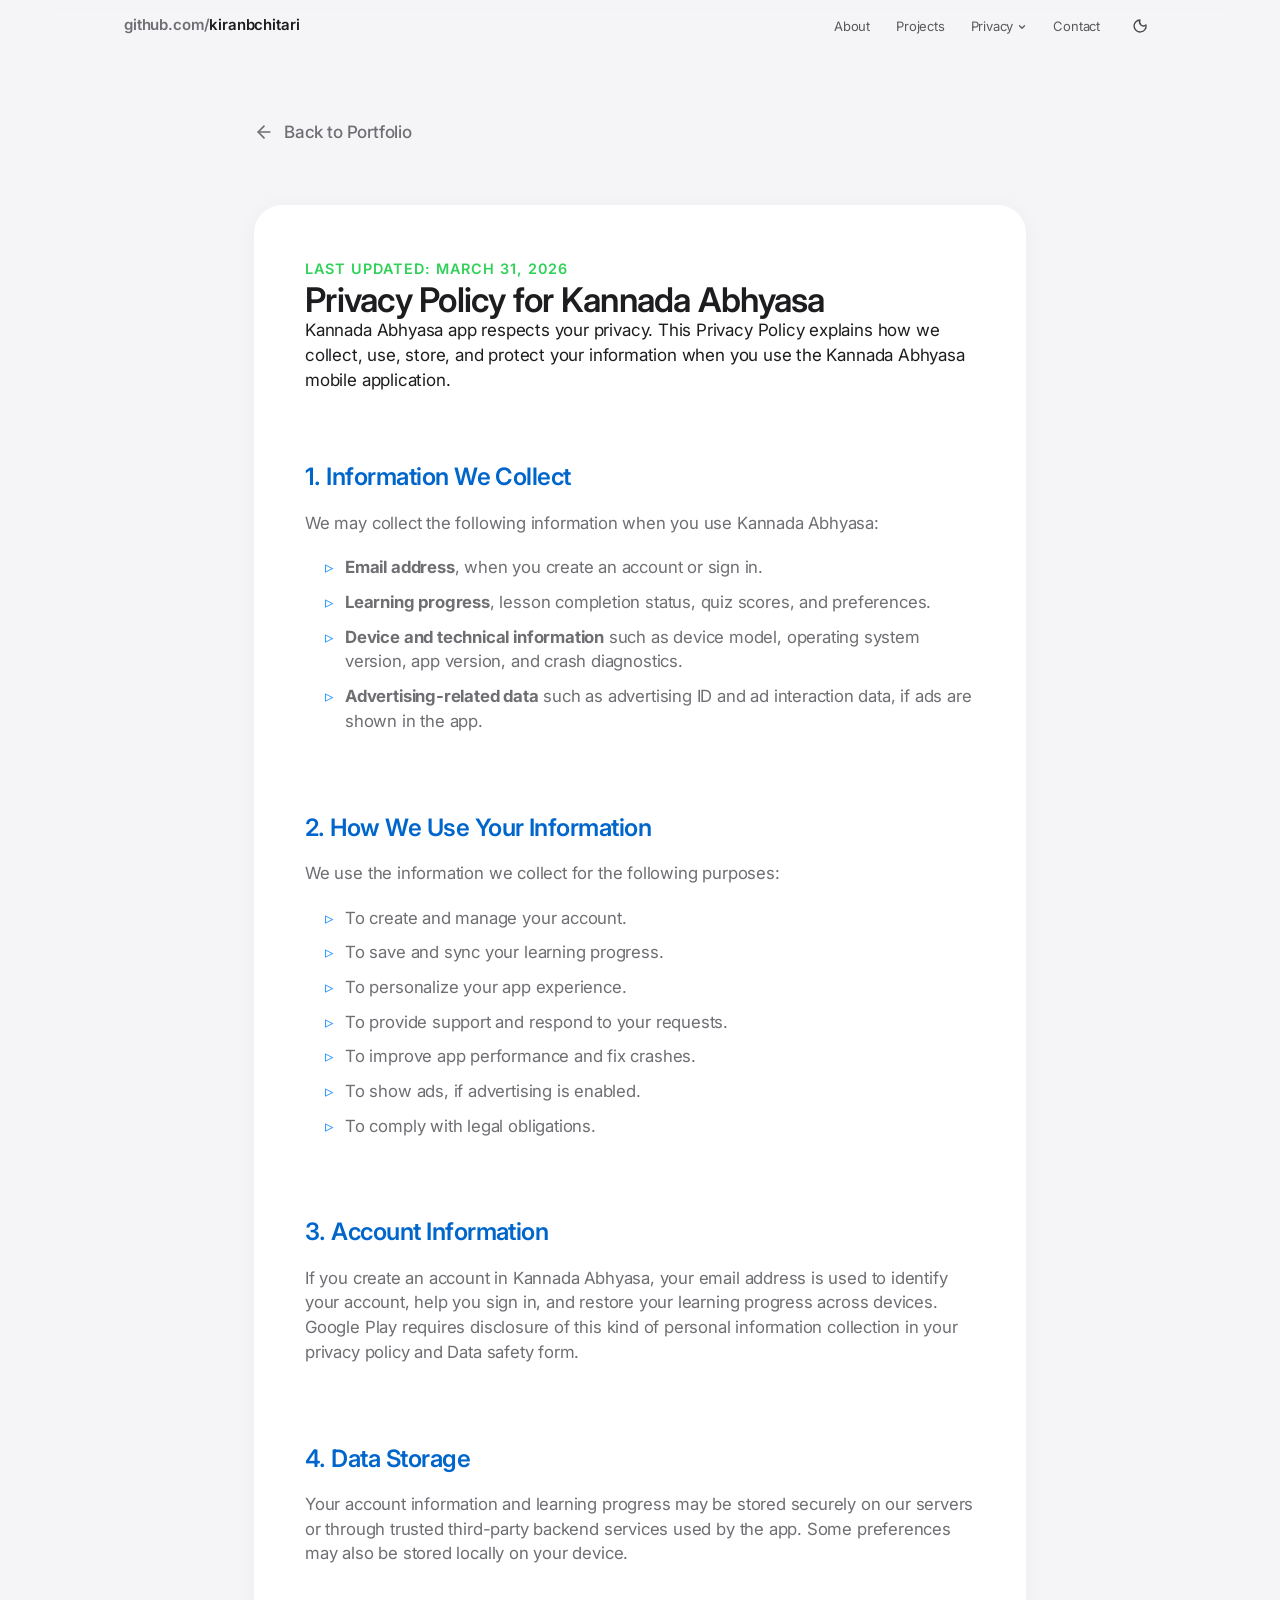
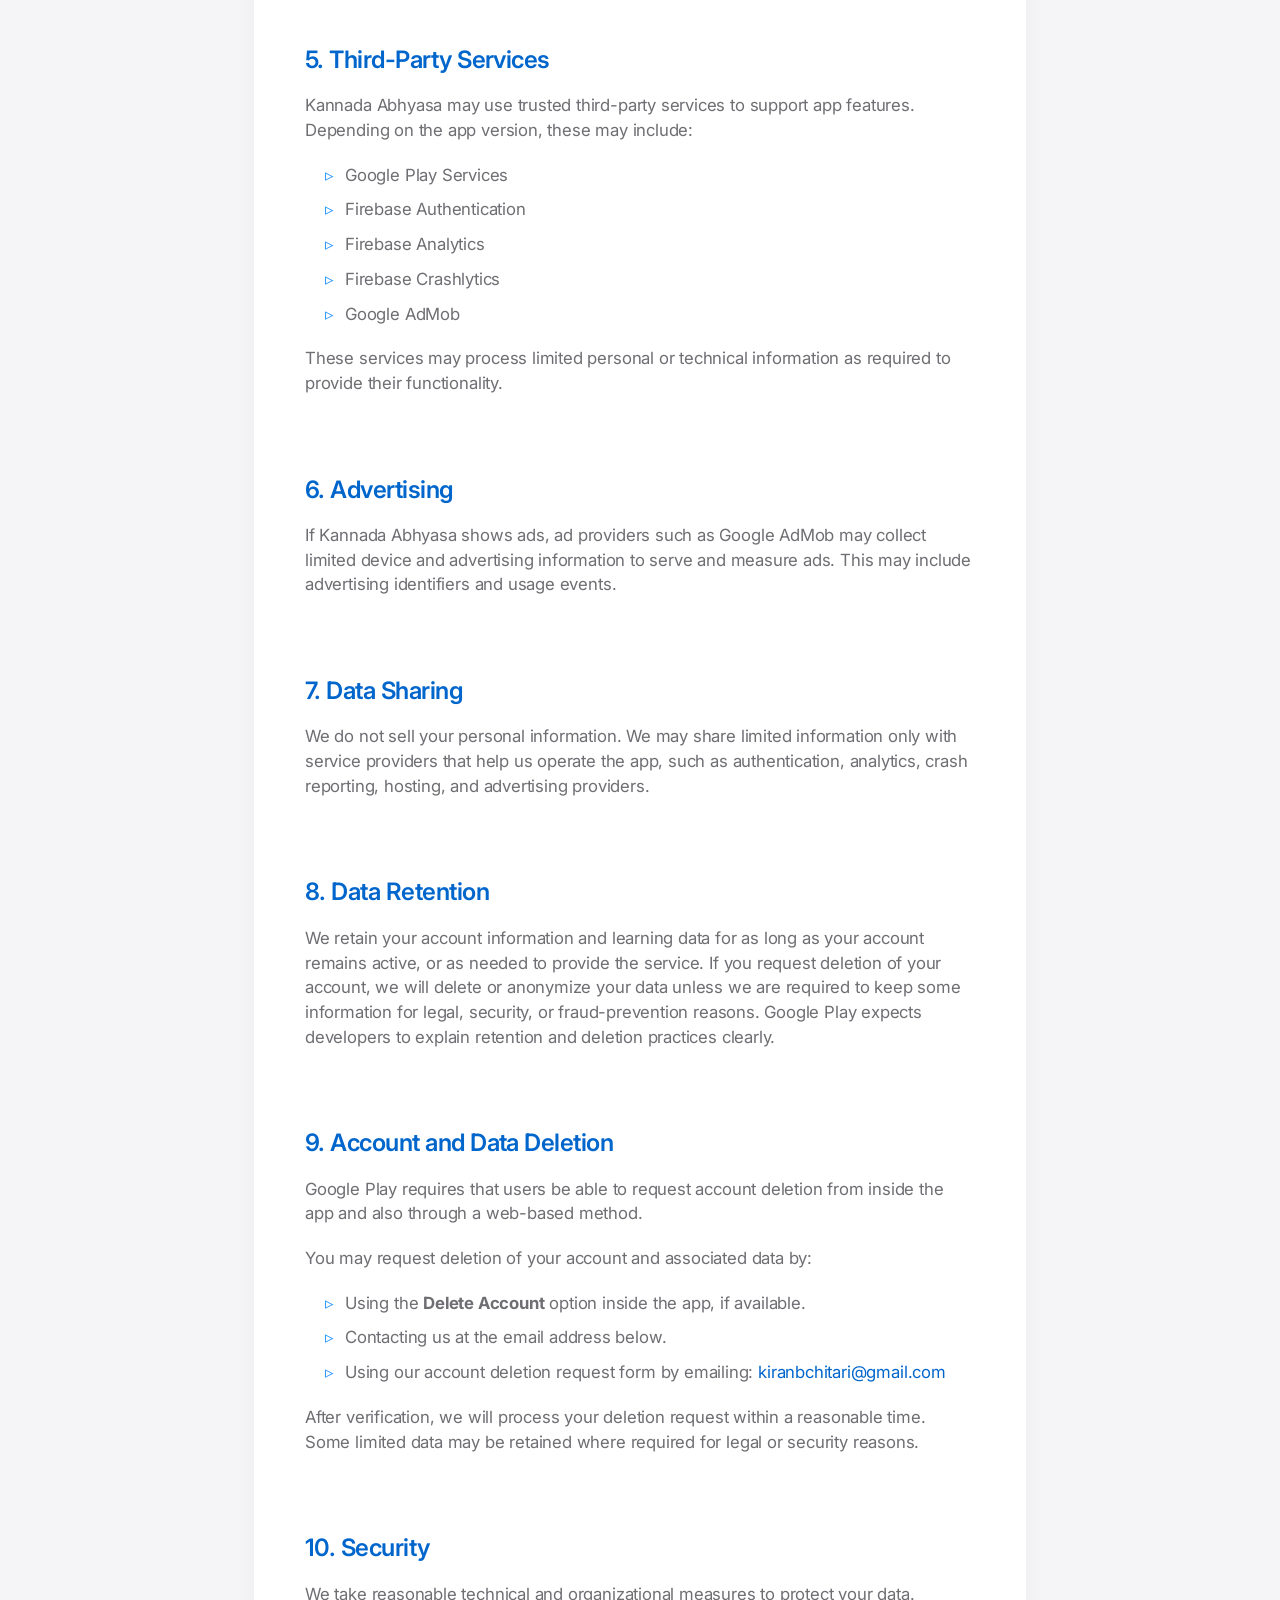
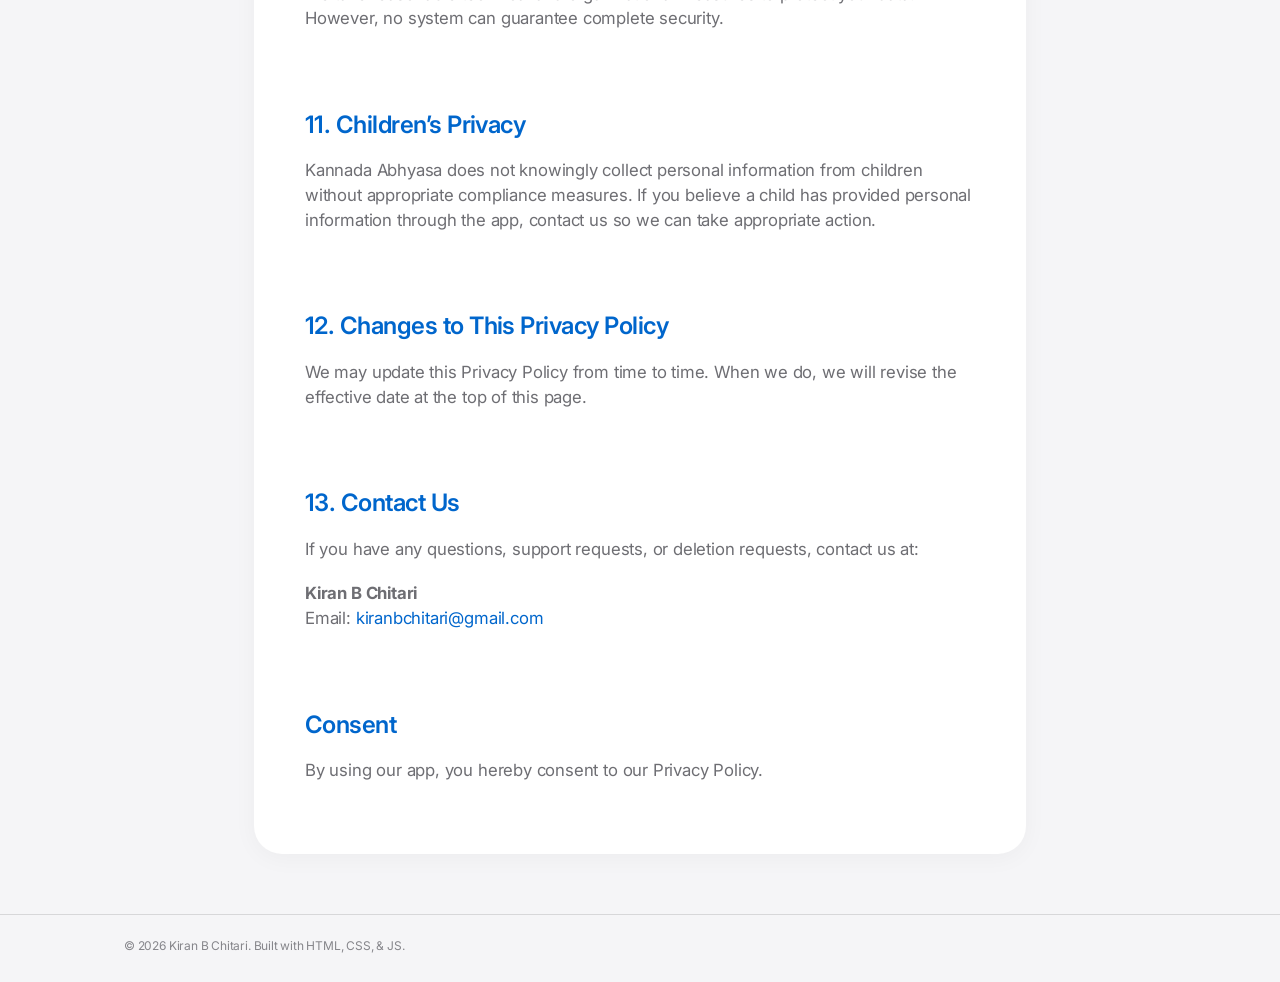
==== commit b567c519: "Add Travelogue to the Privacy menu and Labs Co-Authored-By: Claude Opus 5.5 <noreply@anthropic.com>" ====
--- a/privacy/kannada-abhyasa.html
+++ b/privacy/kannada-abhyasa.html
@@ -132,6 +132,7 @@
                     <ul class="dropdown-menu">
                         <li><a href="kannada-abhyasa.html" class="nav-link">Kannada Abhyasa</a></li>
                         <li><a href="listiq.html" class="nav-link">Listiq</a></li>
+                        <li><a href="/Travelogue/privacy.html" class="nav-link">Travelogue</a></li>
                     </ul>
                 </li>
                 <li><a href="../index.html#contact" class="nav-link">Contact</a></li>
--- a/style.css
+++ b/style.css
@@ -1,61 +1,71 @@
-/* ===== CSS Variables & Fonts ===== */
+/* ===== Design tokens ===== */
 :root {
-    /* Sleek Tech Palette */
-    --bg-dark: #050505;
-    --bg-card: rgba(18, 18, 18, 0.6);
-    --border-glass: rgba(255, 255, 255, 0.08);
-    --grid-line: rgba(255, 255, 255, 0.03);
-    --navbar-bg: rgba(5, 5, 5, 0.85);
-    --nav-menu-bg: rgba(5, 5, 5, 0.98);
-    --dropdown-bg: rgba(18, 18, 18, 0.95);
-    --dropdown-arrow-bg: #121212;
-    --card-hover-bg: rgba(25, 25, 25, 0.7);
-    --surface-subtle: rgba(255, 255, 255, 0.02);
-    --surface-hover: rgba(255, 255, 255, 0.04);
-    
-    --text-primary: #ffffff;
-    --text-secondary: #a1a1aa;
-    --text-accent: #38bdf8; /* Sky Blue */
-
-    --theme-cyan: #0ea5e9;
-    --theme-emerald: #10b981;
-    --theme-glow: rgba(14, 165, 233, 0.15);
-    
-    --gradient-primary: linear-gradient(135deg, var(--theme-cyan), var(--theme-emerald));
-    --gradient-hover: linear-gradient(135deg, #0284c7, #059669);
-    
-    --transition-smooth: all 0.3s cubic-bezier(0.4, 0, 0.2, 1);
-    
-    --font-heading: 'Inter', sans-serif;
-    --font-body: 'Inter', sans-serif;
+    /* Dark (default) */
+    --bg: #000000;
+    --bg-card: #161617;
+    --bg-card-hover: #1d1d1f;
+    --hairline: rgba(255, 255, 255, 0.12);
+    --card-border: rgba(255, 255, 255, 0.06);
+    --chip-bg: rgba(255, 255, 255, 0.08);
+    --navbar-bg: rgba(0, 0, 0, 0.72);
+    --nav-menu-bg: #000000;
+
+    --text-primary: #f5f5f7;
+    --text-secondary: #a1a1a6;
+    --text-tertiary: #6e6e73;
+    --text-accent: #2997ff;
+
+    --accent: #2997ff;
+    --accent-fill: #0071e3;
+    --accent-fill-hover: #0077ed;
+    --green: #30d158;
+
+    --gradient-text: linear-gradient(90deg, #2997ff 0%, #a972ff 50%, #ff6482 100%);
+    --aurora-opacity: 1;
+    --shadow-card: none;
+
+    --radius-card: 28px;
+    --nav-height: 52px;
+    --ease-out: cubic-bezier(0.16, 1, 0.3, 1);
+
+    --font: -apple-system, BlinkMacSystemFont, "SF Pro Display", "SF Pro Text", "Inter", "Helvetica Neue", Helvetica, Arial, sans-serif;
+
+    /* Names the privacy pages rely on */
+    --bg-dark: var(--bg);
+    --border-glass: var(--hairline);
+    --theme-cyan: var(--accent);
+    --theme-emerald: var(--green);
+    --font-heading: var(--font);
+    --font-body: var(--font);
 }
 
 body.light-mode {
-    --bg-dark: #f7fafc;
-    --bg-card: rgba(255, 255, 255, 0.78);
-    --border-glass: rgba(15, 23, 42, 0.12);
-    --grid-line: rgba(15, 23, 42, 0.06);
-    --navbar-bg: rgba(255, 255, 255, 0.86);
-    --nav-menu-bg: rgba(255, 255, 255, 0.98);
-    --dropdown-bg: rgba(255, 255, 255, 0.96);
-    --dropdown-arrow-bg: #ffffff;
-    --card-hover-bg: rgba(255, 255, 255, 0.92);
-    --surface-subtle: rgba(15, 23, 42, 0.04);
-    --surface-hover: rgba(14, 165, 233, 0.08);
-
-    --text-primary: #0f172a;
-    --text-secondary: #475569;
-    --text-accent: #0284c7;
-
-    --theme-cyan: #0284c7;
-    --theme-emerald: #059669;
-    --theme-glow: rgba(14, 165, 233, 0.18);
-
-    --gradient-hover: linear-gradient(135deg, #0369a1, #047857);
-}
-
-/* ===== Resets & Base Styles ===== */
-* {
+    --bg: #f5f5f7;
+    --bg-card: #ffffff;
+    --bg-card-hover: #ffffff;
+    --hairline: rgba(0, 0, 0, 0.12);
+    --card-border: transparent;
+    --chip-bg: rgba(0, 0, 0, 0.05);
+    --navbar-bg: rgba(245, 245, 247, 0.72);
+    --nav-menu-bg: #f5f5f7;
+
+    --text-primary: #1d1d1f;
+    --text-secondary: #6e6e73;
+    --text-tertiary: #86868b;
+    --text-accent: #0066cc;
+
+    --accent: #0066cc;
+    --green: #248a3d;
+
+    --gradient-text: linear-gradient(90deg, #0071e3 0%, #8e4ec6 50%, #e0457b 100%);
+    --aurora-opacity: 0.55;
+    --shadow-card: 0 4px 24px rgba(0, 0, 0, 0.04);
+}
+
+/* ===== Base ===== */
+*,
+*::before,
+*::after {
     margin: 0;
     padding: 0;
     box-sizing: border-box;
@@ -63,597 +73,769 @@
 
 html {
     scroll-behavior: smooth;
+    scroll-padding-top: var(--nav-height);
+    -webkit-text-size-adjust: 100%;
 }
 
 body {
-    font-family: var(--font-body);
-    background-color: var(--bg-dark);
+    font-family: var(--font);
+    font-size: 17px;
+    line-height: 1.47;
+    letter-spacing: -0.011em;
     color: var(--text-primary);
-    line-height: 1.6;
+    background: var(--bg);
+    -webkit-font-smoothing: antialiased;
+    -moz-osx-font-smoothing: grayscale;
     overflow-x: hidden;
-    position: relative;
-    transition: background-color 0.3s ease, color 0.3s ease;
+    transition: background-color 0.4s ease, color 0.4s ease;
+}
+
+body.menu-open {
+    overflow: hidden;
+}
+
+a {
+    color: inherit;
+    text-decoration: none;
+}
+
+ul {
+    list-style: none;
+}
+
+button {
+    font: inherit;
+    color: inherit;
+    background: none;
+    border: none;
+    cursor: pointer;
+}
+
+h1, h2, h3, h4 {
+    font-weight: 600;
+    letter-spacing: -0.022em;
+    line-height: 1.1;
+}
+
+:focus-visible {
+    outline: 2px solid var(--accent);
+    outline-offset: 3px;
+    border-radius: 6px;
 }
 
 ::selection {
-    background-color: rgba(14, 165, 233, 0.4);
-    color: var(--text-primary);
-}
-
-/* Background Grid Pattern */
-body::before {
-    content: '';
-    position: fixed;
-    top: 0;
-    left: 0;
-    width: 100%;
-    height: 100%;
-    background-image: 
-        linear-gradient(var(--grid-line) 1px, transparent 1px),
-        linear-gradient(90deg, var(--grid-line) 1px, transparent 1px);
-    background-size: 50px 50px;
-    z-index: -1;
-    pointer-events: none;
-    -webkit-mask-image: linear-gradient(to bottom, black 0%, transparent 80%);
-    mask-image: linear-gradient(to bottom, black 0%, transparent 80%);
-}
-
-/* Mouse Glow Effect */
-.cursor-glow {
-    position: fixed;
-    top: 0;
-    left: 0;
-    width: 600px;
-    height: 600px;
-    border-radius: 50%;
-    background: radial-gradient(circle, rgba(56, 189, 248, 0.1) 0%, rgba(139, 92, 246, 0.1) 30%, transparent 60%);
-    pointer-events: none;
-    z-index: 99; /* Below navbar (100) but above content to give it a neat tint */
-    filter: blur(50px);
-    opacity: 0;
-    transition: opacity 0.5s ease;
-    will-change: transform, opacity;
-}
-
-body.light-mode .cursor-glow {
-    background: radial-gradient(circle, rgba(14, 165, 233, 0.12) 0%, rgba(16, 185, 129, 0.08) 30%, transparent 62%);
-}
-
-/* ===== Typography ===== */
-h1, h2, h3, h4, h5, h6 {
-    font-family: var(--font-heading);
-    color: var(--text-primary);
-    line-height: 1.2;
-    letter-spacing: -0.02em;
-}
-
-p {
-    color: var(--text-secondary);
-}
-
-a {
-    text-decoration: none;
-    color: inherit;
-    transition: var(--transition-smooth);
-}
-
-/* ===== Layout Utilities ===== */
-.section {
-    padding: 100px 5%;
-    max-width: 1200px;
-    margin: 0 auto;
-}
-
-/* ===== Components ===== */
-
-/* Scroll Progress Bar */
+    background: rgba(0, 113, 227, 0.3);
+}
+
+/* Old decorative layers, no longer shown */
+.cursor-glow,
 .scroll-progress {
-    position: fixed;
-    top: 0;
-    left: 0;
-    height: 2px;
-    background: var(--gradient-primary);
-    z-index: 1000;
-    width: 0%;
-    box-shadow: 0 0 10px var(--theme-cyan);
-    transition: width 0.1s ease;
-}
-
-/* Navbar */
+    display: none;
+}
+
+/* ===== Navigation ===== */
 .navbar {
     position: fixed;
-    top: 0;
-    width: 100%;
-    padding: 20px 5%;
+    inset: 0 0 auto 0;
     z-index: 100;
-    transition: var(--transition-smooth);
-    background: transparent;
+    height: var(--nav-height);
+    background: var(--navbar-bg);
+    -webkit-backdrop-filter: saturate(180%) blur(20px);
+    backdrop-filter: saturate(180%) blur(20px);
+    border-bottom: 1px solid transparent;
+    transition: border-color 0.3s ease, background-color 0.4s ease;
 }
 
 .navbar.scrolled {
-    background: var(--navbar-bg);
-    backdrop-filter: blur(12px);
-    -webkit-backdrop-filter: blur(12px);
-    border-bottom: 1px solid var(--border-glass);
-    padding: 15px 5%;
+    border-bottom-color: var(--hairline);
 }
 
 .nav-content {
-    max-width: 1200px;
+    max-width: 1080px;
+    height: 100%;
     margin: 0 auto;
+    padding: 0 24px;
     display: flex;
-    justify-content: space-between;
     align-items: center;
+    gap: 24px;
 }
 
 .logo {
-    font-family: var(--font-heading);
-    font-size: 1.3rem;
-    font-weight: 700;
-    color: var(--text-secondary);
-    letter-spacing: -0.5px;
-    transition: var(--transition-smooth);
+    font-size: 15px;
+    font-weight: 600;
+    letter-spacing: -0.01em;
+    color: var(--text-secondary);
+    white-space: nowrap;
+    transition: color 0.3s ease;
+}
+
+.logo span {
+    color: var(--text-primary);
 }
 
 .logo:hover {
     color: var(--text-primary);
 }
 
-.logo span {
-    color: var(--text-primary);
-}
-
 .nav-links {
     display: flex;
-    gap: 35px;
-    list-style: none;
     align-items: center;
+    gap: 26px;
+    margin-left: auto;
 }
 
 .nav-link {
-    font-size: 0.9rem;
-    font-weight: 500;
-    color: var(--text-secondary);
-    position: relative;
-    letter-spacing: 0.5px;
-}
-
-.nav-link:hover, .nav-link.active {
+    display: inline-flex;
+    align-items: center;
+    gap: 4px;
+    font-size: 13px;
     color: var(--text-primary);
-}
-
-/* Minimalist Nav Indicator */
-.nav-link::after {
-    content: '';
-    position: absolute;
-    bottom: -6px;
-    left: 50%;
-    width: 0;
-    height: 2px;
-    background: var(--gradient-primary);
-    transition: var(--transition-smooth);
-    border-radius: 2px;
-    transform: translateX(-50%);
-}
-
-.nav-link:hover::after, .nav-link.active::after {
-    width: 100%;
-}
-
-/* Dropdown styles */
+    opacity: 0.72;
+    transition: opacity 0.25s ease, color 0.25s ease;
+}
+
+.nav-link:hover,
+.nav-link.active {
+    opacity: 1;
+}
+
 .dropdown {
     position: relative;
-    display: flex;
-    align-items: center;
-}
-
-.dropdown-menu {
-    position: absolute;
-    top: 100%;
-    left: 0;
-    min-width: 200px;
-    margin-top: 15px;
-    padding: 15px 0;
-    list-style: none;
-    opacity: 0;
-    visibility: hidden;
-    transform: translateY(10px);
-    transition: var(--transition-smooth);
-    z-index: 1000;
-    background: var(--dropdown-bg);
-    backdrop-filter: blur(12px);
-    -webkit-backdrop-filter: blur(12px);
-    border: 1px solid var(--border-glass);
-    border-radius: 8px;
-    box-shadow: 0 10px 30px rgba(0,0,0,0.5);
-}
-
-/* Arrow indicator for dropdown menu */
-.dropdown-menu::before {
-    content: '';
-    position: absolute;
-    top: -6px;
-    left: 30px;
-    width: 10px;
-    height: 10px;
-    background: var(--dropdown-arrow-bg);
-    border-left: 1px solid var(--border-glass);
-    border-top: 1px solid var(--border-glass);
-    transform: rotate(45deg);
-}
-
-.dropdown-menu li {
-    width: 100%;
-}
-
-.dropdown-menu .nav-link {
-    display: block;
-    padding: 10px 25px;
-    font-size: 0.85rem;
-    white-space: nowrap;
-}
-
-.dropdown-menu .nav-link::after {
-    display: none; /* Hide the sliding indicator in dropdown items */
-}
-
-.dropdown-menu .nav-link:hover {
-    color: var(--text-accent);
-    background: var(--surface-subtle);
-}
-
-/* Show dropdown on hover (Desktop) */
-@media (min-width: 769px) {
-    .dropdown:hover > .dropdown-menu {
-        opacity: 1;
-        visibility: visible;
-        transform: translateY(0);
-    }
 }
 
 .dropdown-icon {
-    margin-left: 8px;
     width: 10px;
     height: 10px;
     transition: transform 0.3s ease;
-    opacity: 0.6;
-}
-
-.dropdown:hover .dropdown-icon {
+}
+
+.dropdown:hover .dropdown-icon,
+.dropdown:focus-within .dropdown-icon {
+    transform: rotate(180deg);
+}
+
+.dropdown-menu {
+    position: absolute;
+    top: calc(100% + 14px);
+    left: 50%;
+    min-width: 190px;
+    padding: 8px;
+    background: var(--bg-card);
+    border: 1px solid var(--hairline);
+    border-radius: 16px;
+    box-shadow: 0 16px 48px rgba(0, 0, 0, 0.22);
+    opacity: 0;
+    visibility: hidden;
+    transform: translate(-50%, -6px);
+    transition: opacity 0.25s ease, transform 0.25s ease, visibility 0.25s;
+}
+
+/* Bridge the gap so the menu stays open while the pointer travels */
+.dropdown-menu::before {
+    content: "";
+    position: absolute;
+    inset: -16px 0 auto 0;
+    height: 16px;
+}
+
+.dropdown:hover .dropdown-menu,
+.dropdown:focus-within .dropdown-menu {
     opacity: 1;
-}
-
-.dropdown.active .dropdown-icon {
-    transform: rotate(180deg);
-}
-
-/* Mobile Menu Button */
+    visibility: visible;
+    transform: translate(-50%, 0);
+}
+
+.dropdown-menu .nav-link {
+    display: block;
+    padding: 9px 12px;
+    border-radius: 10px;
+    white-space: nowrap;
+}
+
+.dropdown-menu .nav-link:hover {
+    background: var(--chip-bg);
+}
+
+.theme-toggle {
+    position: relative;
+    width: 32px;
+    height: 32px;
+    flex-shrink: 0;
+    border-radius: 50%;
+    display: grid;
+    place-items: center;
+    color: var(--text-primary);
+    opacity: 0.8;
+    transition: opacity 0.25s ease, background-color 0.25s ease;
+}
+
+.theme-toggle:hover {
+    opacity: 1;
+    background: var(--chip-bg);
+}
+
+.theme-icon {
+    grid-area: 1 / 1;
+    width: 16px;
+    height: 16px;
+    transition: opacity 0.3s ease, transform 0.5s var(--ease-out);
+}
+
+.moon-icon {
+    opacity: 0;
+    transform: rotate(-60deg) scale(0.6);
+}
+
+body.light-mode .moon-icon {
+    opacity: 1;
+    transform: none;
+}
+
+body.light-mode .sun-icon {
+    opacity: 0;
+    transform: rotate(60deg) scale(0.6);
+}
+
 .mobile-menu-btn {
     display: none;
-    flex-direction: column;
-    gap: 6px;
+    position: relative;
+    width: 32px;
+    height: 32px;
+    flex-shrink: 0;
     cursor: pointer;
-    z-index: 101;
 }
 
 .mobile-menu-btn span {
-    width: 26px;
-    height: 2px;
-    background-color: var(--text-primary);
-    transition: var(--transition-smooth);
-}
-
-.theme-toggle {
-    width: 42px;
-    height: 42px;
+    position: absolute;
+    left: 8px;
+    width: 16px;
+    height: 1.5px;
+    border-radius: 2px;
+    background: var(--text-primary);
+    transition: transform 0.35s var(--ease-out), opacity 0.2s ease;
+}
+
+.mobile-menu-btn span:nth-child(1) { top: 11px; }
+.mobile-menu-btn span:nth-child(2) { top: 15.5px; opacity: 0; }
+.mobile-menu-btn span:nth-child(3) { top: 20px; }
+
+.mobile-menu-btn.active span:nth-child(1) { transform: translateY(4.5px) rotate(45deg); }
+.mobile-menu-btn.active span:nth-child(3) { transform: translateY(-4.5px) rotate(-45deg); }
+
+/* ===== Layout ===== */
+.section {
+    max-width: 1080px;
+    margin: 0 auto;
+    padding: 120px 24px;
+}
+
+.section-header {
+    max-width: 760px;
+    margin-bottom: 56px;
+}
+
+.eyebrow {
+    display: block;
+    margin-bottom: 12px;
+    font-size: 17px;
+    font-weight: 600;
+    color: var(--accent);
+}
+
+.section-header h2 {
+    font-size: clamp(34px, 5.4vw, 56px);
+    letter-spacing: -0.028em;
+    line-height: 1.07;
+}
+
+.section-sub {
+    margin-top: 16px;
+    font-size: clamp(18px, 2.2vw, 21px);
+    line-height: 1.38;
+    color: var(--text-secondary);
+}
+
+.heading-line {
+    display: none;
+}
+
+/* Cards */
+.glass-card {
+    background: var(--bg-card);
+    border: 1px solid var(--card-border);
+    border-radius: var(--radius-card);
+    box-shadow: var(--shadow-card);
+    transition: background-color 0.4s ease, border-color 0.4s ease;
+}
+
+/* Buttons */
+.btn {
     display: inline-flex;
     align-items: center;
     justify-content: center;
-    color: var(--text-primary);
-    background: var(--surface-subtle);
-    border: 1px solid var(--border-glass);
-    border-radius: 6px;
-    cursor: pointer;
-    transition: var(--transition-smooth);
-}
-
-.theme-toggle:hover {
-    color: var(--text-accent);
-    border-color: var(--text-accent);
-    background: var(--surface-hover);
-    transform: translateY(-2px);
-}
-
-.theme-icon {
-    width: 20px;
-    height: 20px;
-}
-
-.moon-icon,
-body.light-mode .sun-icon {
-    display: none;
-}
-
-body.light-mode .moon-icon {
-    display: block;
-}
-
-/* Sharp Glass Card - More 'Tech' less 'Aura/Purple' */
-.glass-card {
-    background: var(--bg-card);
-    backdrop-filter: blur(8px); /* less blur for sharper look */
-    -webkit-backdrop-filter: blur(8px);
-    border: 1px solid var(--border-glass);
-    border-radius: 8px; /* Sharper corners */
-    padding: 30px;
-    transition: var(--transition-smooth);
-}
-
-.glass-card:hover {
-    border-color: rgba(255, 255, 255, 0.15);
-    background: var(--card-hover-bg);
-    transform: translateY(-3px);
-}
-
-/* Buttons */
-.btn {
-    display: inline-block;
-    padding: 12px 28px;
-    border-radius: 6px; /* sharper corners */
-    font-family: var(--font-heading);
-    font-weight: 600;
-    font-size: 0.95rem;
-    cursor: pointer;
-    text-align: center;
-    transition: var(--transition-smooth);
+    gap: 6px;
+    min-height: 44px;
+    padding: 11px 22px;
+    border-radius: 980px;
+    font-size: 17px;
+    font-weight: 400;
+    line-height: 1.2;
+    transition: background-color 0.25s ease, color 0.25s ease, border-color 0.25s ease, transform 0.25s ease;
+}
+
+.btn:active {
+    transform: scale(0.97);
 }
 
 .btn-primary {
-    background: var(--gradient-primary);
-    color: white;
-    border: none;
-    box-shadow: 0 4px 15px var(--theme-glow);
+    background: var(--accent-fill);
+    color: #ffffff;
 }
 
 .btn-primary:hover {
-    background: var(--gradient-hover);
-    box-shadow: 0 6px 20px rgba(14, 165, 233, 0.3);
-    transform: translateY(-2px);
+    background: var(--accent-fill-hover);
 }
 
 .btn-secondary {
-    background: var(--surface-subtle);
-    color: var(--text-primary);
-    border: 1px solid var(--border-glass);
+    color: var(--accent);
+    border: 1px solid var(--accent);
 }
 
 .btn-secondary:hover {
-    border-color: var(--text-accent);
-    background: var(--surface-hover);
-    transform: translateY(-2px);
-}
-
-/* Section Headers */
-.section-header {
-    margin-bottom: 60px;
-    text-align: left; /* left align for a more structured tech docs feel */
-}
-
-.section-header h2 {
-    font-size: 2.2rem;
-    margin-bottom: 15px;
-    color: var(--text-primary);
-    font-weight: 700;
-}
-
-.section-header h2 span {
-    color: var(--text-accent);
-}
-
-.heading-line {
-    height: 2px;
-    width: 50px;
-    background: var(--gradient-primary);
-    border-radius: 2px;
-}
-
-/* ===== Sections ===== */
-
-/* Hero */
+    background: var(--accent-fill);
+    border-color: var(--accent-fill);
+    color: #ffffff;
+}
+
+.gradient-text {
+    background: var(--gradient-text);
+    -webkit-background-clip: text;
+    background-clip: text;
+    color: transparent;
+}
+
+/* Scroll reveal */
+.reveal,
+.reveal-delay {
+    opacity: 0;
+    transform: translateY(28px);
+    transition: opacity 0.9s var(--ease-out), transform 0.9s var(--ease-out), background-color 0.4s ease, border-color 0.4s ease;
+}
+
+.reveal.active,
+.reveal-delay.active {
+    opacity: 1;
+    transform: none;
+}
+
+/* ===== Hero ===== */
 .hero {
+    position: relative;
+    max-width: none;
     min-height: 100vh;
+    min-height: 100svh;
+    padding: calc(var(--nav-height) + 60px) 24px 80px;
     display: flex;
     align-items: center;
-    position: relative;
-    padding-top: 100px;
+    justify-content: center;
+    text-align: center;
+    overflow: hidden;
+    isolation: isolate;
+}
+
+.hero::before {
+    content: "";
+    position: absolute;
+    z-index: -1;
+    inset: -10% -10% 0;
+    opacity: var(--aurora-opacity);
+    background:
+        radial-gradient(38% 46% at 30% 38%, rgba(41, 151, 255, 0.30), transparent 70%),
+        radial-gradient(34% 42% at 70% 34%, rgba(169, 114, 255, 0.26), transparent 70%),
+        radial-gradient(30% 38% at 54% 68%, rgba(255, 100, 130, 0.16), transparent 70%);
+    filter: blur(48px);
+    animation: aurora 20s ease-in-out infinite alternate;
+}
+
+.hero::after {
+    content: "";
+    position: absolute;
+    z-index: -1;
+    inset: auto 0 0;
+    height: 30%;
+    background: linear-gradient(to bottom, transparent, var(--bg));
+}
+
+@keyframes aurora {
+    from { transform: translate3d(-3%, -2%, 0) scale(1); }
+    to   { transform: translate3d(3%, 3%, 0) scale(1.12); }
 }
 
 .hero-content {
-    max-width: 800px;
+    max-width: 860px;
 }
 
 .greeting {
-    color: var(--theme-emerald);
-    font-family: var(--font-body);
-    font-weight: 600;
-    font-size: 1.1rem;
-    margin-bottom: 12px;
-    letter-spacing: 1px;
-    text-transform: uppercase;
+    font-size: clamp(19px, 2.4vw, 24px);
+    font-weight: 600;
+    color: var(--text-secondary);
+    margin-bottom: 10px;
 }
 
 .name {
-    font-size: 4.5rem;
-    font-weight: 800;
-    margin-bottom: 10px;
-    line-height: 1.1;
-    color: var(--text-primary);
+    font-size: clamp(52px, 10.5vw, 112px);
+    font-weight: 700;
+    letter-spacing: -0.04em;
+    line-height: 1.02;
 }
 
 .role {
-    font-size: 2rem;
-    color: var(--text-secondary);
-    margin-bottom: 25px;
-    font-weight: 500;
+    min-height: 1.25em;
+    margin-top: 18px;
+    font-size: clamp(26px, 4.4vw, 44px);
+    font-weight: 600;
+    letter-spacing: -0.025em;
+    line-height: 1.2;
+}
+
+.typing-text {
+    background: var(--gradient-text);
+    -webkit-background-clip: text;
+    background-clip: text;
+    color: transparent;
 }
 
 .cursor {
     display: inline-block;
-    width: 2px;
-    background-color: var(--text-accent);
-    animation: blink 1s infinite;
-    margin-left: 5px;
+    margin-left: 2px;
+    font-weight: 300;
+    color: var(--accent);
+    animation: blink 1.1s steps(1) infinite;
 }
 
 @keyframes blink {
-    0%, 100% { opacity: 1; }
     50% { opacity: 0; }
 }
 
 .tagline {
-    font-size: 1.25rem;
-    color: var(--text-primary);
-    margin-bottom: 25px;
-    max-width: 650px;
+    max-width: 640px;
+    margin: 26px auto 0;
+    font-size: clamp(19px, 2.4vw, 24px);
     font-weight: 500;
+    line-height: 1.3;
+    letter-spacing: -0.015em;
 }
 
 .intro-description {
-    font-size: 1.05rem;
-    margin-bottom: 45px;
-    max-width: 700px;
+    max-width: 620px;
+    margin: 16px auto 0;
     color: var(--text-secondary);
 }
 
 .hero-cta {
     display: flex;
-    gap: 15px;
-}
-
-/* About */
+    flex-wrap: wrap;
+    justify-content: center;
+    gap: 14px;
+    margin-top: 36px;
+}
+
+/* ===== About ===== */
 .about-content {
-    display: flex;
-    flex-direction: column;
+    background: none;
+    border: none;
+    box-shadow: none;
+    border-radius: 0;
+    display: grid;
+    grid-template-columns: 1.15fr 1fr;
+    gap: 56px;
+    align-items: start;
+}
+
+.about-lead {
+    font-size: clamp(24px, 3.2vw, 34px);
+    font-weight: 600;
+    line-height: 1.22;
+    letter-spacing: -0.024em;
+    color: var(--text-secondary);
+}
+
+.about-lead strong {
+    font-weight: 600;
+    color: var(--text-primary);
+}
+
+.about-body p {
+    color: var(--text-secondary);
+}
+
+.about-body p + p {
+    margin-top: 18px;
+}
+
+.stats {
+    display: grid;
+    grid-template-columns: repeat(3, 1fr);
     gap: 20px;
-    font-size: 1.05rem;
-}
-
-.about-content strong {
-    color: var(--text-primary);
-    font-weight: 600;
-}
-
-/* Skills */
+    margin-top: 64px;
+}
+
+.stat {
+    padding: 32px;
+}
+
+.stat-value {
+    display: block;
+    font-size: clamp(40px, 5.4vw, 60px);
+    font-weight: 600;
+    letter-spacing: -0.035em;
+    line-height: 1.05;
+}
+
+.stat-label {
+    display: block;
+    margin-top: 10px;
+    color: var(--text-secondary);
+}
+
+/* ===== Skills (bento) ===== */
 .skills-grid {
     display: grid;
-    grid-template-columns: repeat(auto-fit, minmax(250px, 1fr));
-    gap: 25px;
-}
+    grid-template-columns: repeat(12, 1fr);
+    gap: 20px;
+}
+
+.skill-category {
+    grid-column: span 4;
+    padding: 36px;
+}
+
+.skill-category.span-5 { grid-column: span 5; }
+.skill-category.span-7 { grid-column: span 7; }
 
 .skill-category h3 {
-    font-size: 1.2rem;
-    margin-bottom: 20px;
+    font-size: 28px;
+    letter-spacing: -0.025em;
+}
+
+.skill-note {
+    margin-top: 8px;
+    color: var(--text-secondary);
+}
+
+.skill-list {
+    display: flex;
+    flex-wrap: wrap;
+    gap: 8px;
+    margin-top: 24px;
+}
+
+.skill-list li,
+.project-tech span,
+.timeline-content .ai-skill-tags li {
+    padding: 7px 14px;
+    border-radius: 999px;
+    background: var(--chip-bg);
+    font-size: 14px;
+    line-height: 1.3;
     color: var(--text-primary);
-    border-bottom: 1px solid var(--border-glass);
-    padding-bottom: 10px;
-    font-weight: 600;
-}
-
-.skill-list {
-    list-style: none;
-    display: flex;
-    flex-direction: column;
-    gap: 12px;
-}
-
-.skill-list li {
-    color: var(--text-secondary);
+}
+
+.skill-featured {
     position: relative;
-    padding-left: 20px;
-    font-size: 0.95rem;
-}
-
-.skill-list li::before {
-    content: '▹';
+    overflow: hidden;
+    isolation: isolate;
+}
+
+.skill-featured::before {
+    content: "";
     position: absolute;
-    left: 0;
-    top: 0;
-    color: var(--text-accent);
-}
-
-/* Experience Timeline */
+    z-index: -1;
+    inset: 0;
+    opacity: var(--aurora-opacity);
+    background:
+        radial-gradient(60% 80% at 100% 0%, rgba(169, 114, 255, 0.22), transparent 70%),
+        radial-gradient(50% 70% at 0% 100%, rgba(41, 151, 255, 0.18), transparent 70%);
+}
+
+/* ===== AI Engineering ===== */
+.ai-grid,
+.labs-grid {
+    display: grid;
+    grid-template-columns: repeat(3, 1fr);
+    gap: 20px;
+}
+
+.ai-card {
+    padding: 32px;
+}
+
+.ai-card h3 {
+    margin-top: 16px;
+    font-size: 24px;
+    letter-spacing: -0.022em;
+}
+
+.ai-card p {
+    margin-top: 10px;
+    color: var(--text-secondary);
+}
+
+.ai-card .skill-list {
+    margin-top: 20px;
+}
+
+.level {
+    display: inline-flex;
+    align-items: center;
+    gap: 6px;
+    padding: 4px 10px;
+    border-radius: 999px;
+    background: var(--chip-bg);
+    font-size: 12px;
+    font-weight: 600;
+    color: var(--text-secondary);
+}
+
+.level::before {
+    content: "";
+    width: 6px;
+    height: 6px;
+    border-radius: 50%;
+    background: currentColor;
+}
+
+.level-hands-on { color: var(--green); }
+.level-working { color: var(--accent); }
+
+/* ===== Labs ===== */
+.lab-card {
+    padding: 28px;
+}
+
+.lab-tag {
+    font-size: 12px;
+    font-weight: 600;
+    letter-spacing: 0.02em;
+    text-transform: uppercase;
+    color: var(--text-tertiary);
+}
+
+.lab-card h3 {
+    margin-top: 10px;
+    font-size: 21px;
+    letter-spacing: -0.02em;
+    line-height: 1.2;
+}
+
+.lab-card p {
+    margin-top: 8px;
+    font-size: 15px;
+    color: var(--text-secondary);
+}
+
+.lab-link {
+    display: block;
+    transition: transform 0.5s var(--ease-out), opacity 0.9s var(--ease-out), background-color 0.4s ease;
+}
+
+.lab-link.active:hover {
+    transform: scale(1.015);
+}
+
+.lab-featured {
+    grid-column: 1 / -1;
+    padding: 40px;
+    position: relative;
+    overflow: hidden;
+    isolation: isolate;
+}
+
+.lab-featured::before {
+    content: "";
+    position: absolute;
+    z-index: -1;
+    inset: 0;
+    opacity: var(--aurora-opacity);
+    background:
+        radial-gradient(50% 120% at 100% 0%, rgba(48, 209, 88, 0.16), transparent 70%),
+        radial-gradient(45% 110% at 75% 100%, rgba(41, 151, 255, 0.18), transparent 70%);
+}
+
+.lab-featured h3 {
+    font-size: 30px;
+    letter-spacing: -0.025em;
+}
+
+.lab-featured p {
+    max-width: 560px;
+    font-size: 17px;
+}
+
+.lab-more {
+    display: inline-block;
+    margin-top: 14px;
+    font-size: 15px;
+    color: var(--accent);
+}
+
+.lab-link:hover .lab-more {
+    text-decoration: underline;
+}
+
+/* ===== Experience ===== */
 .timeline {
-    position: relative;
-    max-width: 850px;
-}
-
-.timeline::before {
-    content: '';
-    position: absolute;
-    left: 15px;
-    top: 0;
-    height: 100%;
-    width: 1px; /* Thinner line */
-    background: var(--border-glass);
+    border-top: 1px solid var(--hairline);
 }
 
 .timeline-item {
-    position: relative;
-    padding-left: 50px;
-    margin-bottom: 40px;
-}
-
-.timeline-item:last-child {
-    margin-bottom: 0;
-}
-
-.timeline-dot {
-    position: absolute;
-    left: 11px;
-    top: 5px;
-    width: 9px; /* Smaller, sharper dots */
-    height: 9px;
+    display: grid;
+    grid-template-columns: 240px 1fr;
+    gap: 40px;
+    padding: 44px 0;
+    border-bottom: 1px solid var(--hairline);
+}
+
+.timeline-date {
+    display: block;
+    font-size: 17px;
+    font-weight: 600;
+}
+
+.timeline-company {
+    display: block;
+    margin-top: 4px;
+    color: var(--text-secondary);
+}
+
+.badge-now {
+    display: inline-flex;
+    align-items: center;
+    gap: 6px;
+    margin-top: 14px;
+    padding: 4px 10px;
+    border-radius: 999px;
+    background: var(--chip-bg);
+    font-size: 12px;
+    font-weight: 600;
+    color: var(--green);
+}
+
+.badge-now::before {
+    content: "";
+    width: 6px;
+    height: 6px;
     border-radius: 50%;
-    background: var(--theme-cyan);
-    box-shadow: 0 0 10px var(--theme-glow);
-    z-index: 1;
-}
-
-.timeline-content {
-    padding: 25px;
-    border-left: 2px solid transparent;
-}
-
-.timeline-item:hover .timeline-content {
-    border-left-color: var(--theme-emerald);
-}
-
-.timeline-date {
-    display: inline-block;
-    color: var(--theme-emerald);
-    font-family: var(--font-heading);
-    font-size: 0.85rem;
-    font-weight: 600;
-    margin-bottom: 10px;
-    letter-spacing: 0.5px;
-    text-transform: uppercase;
+    background: currentColor;
 }
 
 .timeline-content h3 {
-    font-size: 1.25rem;
-    margin-bottom: 5px;
-    color: var(--text-primary);
-}
-
-.timeline-content h4 {
-    color: var(--text-secondary);
-    font-weight: 400;
-    margin-bottom: 15px;
-    font-size: 1rem;
+    font-size: 28px;
+    letter-spacing: -0.025em;
+    margin-bottom: 16px;
 }
 
 .timeline-content ul {
-    list-style: none;
     display: flex;
     flex-direction: column;
     gap: 8px;
@@ -661,374 +843,501 @@
 
 .timeline-content li {
     position: relative;
-    padding-left: 15px;
-    font-size: 0.95rem;
+    padding-left: 18px;
     color: var(--text-secondary);
 }
 
 .timeline-content li::before {
-    content: '→';
+    content: "";
     position: absolute;
-    left: 0;
-    color: var(--theme-cyan);
-    font-size: 0.9em;
-}
-
-/* Projects */
+    left: 2px;
+    top: 0.68em;
+    width: 5px;
+    height: 5px;
+    border-radius: 50%;
+    background: var(--text-tertiary);
+}
+
+.ai-skills {
+    margin-top: 24px;
+}
+
+.ai-skills-title {
+    display: block;
+    margin-bottom: 12px;
+    font-size: 14px;
+    font-weight: 600;
+    background: var(--gradient-text);
+    -webkit-background-clip: text;
+    background-clip: text;
+    color: transparent;
+    width: fit-content;
+}
+
+.timeline-content .ai-skill-tags {
+    flex-direction: row;
+    flex-wrap: wrap;
+}
+
+.timeline-content .ai-skill-tags li::before {
+    content: none;
+}
+
+/* ===== Projects ===== */
 .projects-grid {
     display: grid;
-    grid-template-columns: repeat(auto-fit, minmax(320px, 1fr));
-    gap: 25px;
-}
+    grid-template-columns: repeat(6, 1fr);
+    gap: 20px;
+}
+
+.project-card.span-3 { grid-column: span 3; }
+.project-card.span-2 { grid-column: span 2; }
 
 .project-card {
-    height: 100%;
+    padding: 40px;
     display: flex;
     flex-direction: column;
-}
-
-.project-content {
-    display: flex;
-    flex-direction: column;
-    height: 100%;
-}
-
-.project-header {
-    margin-bottom: 15px;
-}
-
-.project-header h3 {
-    font-size: 1.3rem;
-    margin-bottom: 5px;
+    transition: transform 0.5s var(--ease-out), opacity 0.9s var(--ease-out), background-color 0.4s ease, border-color 0.4s ease;
+}
+
+.project-card.active:hover {
+    transform: scale(1.012);
+}
+
+.project-duration {
+    font-size: 14px;
+    font-weight: 600;
+    color: var(--accent);
+}
+
+.project-card h3 {
+    margin-top: 10px;
+    font-size: 28px;
+    letter-spacing: -0.025em;
+}
+
+.project-desc,
+.project-impact {
+    margin-top: 14px;
+    color: var(--text-secondary);
+}
+
+.project-impact {
     color: var(--text-primary);
-}
-
-.project-duration {
-    font-size: 0.8rem;
-    color: var(--text-secondary);
-    font-family: var(--font-heading);
 }
 
 .project-tech {
     display: flex;
     flex-wrap: wrap;
     gap: 8px;
-    margin-bottom: 20px;
-}
-
-.project-tech span {
-    font-size: 0.75rem;
-    font-family: var(--font-heading);
-    background: rgba(14, 165, 233, 0.1);
-    padding: 4px 10px;
-    border-radius: 4px; /* sharp */
-    color: var(--text-accent);
-    font-weight: 500;
-}
-
-.project-desc {
-    margin-bottom: 15px;
-    flex-grow: 1;
-    font-size: 0.95rem;
-}
-
-.project-impact {
-    font-size: 0.9rem;
-    color: var(--text-primary);
-    border-top: 1px solid var(--border-glass);
-    padding-top: 15px;
-}
-
-/* Tilt Effect Class */
-.tilt-card {
-    transform-style: preserve-3d;
-    transform: perspective(1000px);
-}
-
-/* Goals */
+    margin-top: auto;
+    padding-top: 28px;
+}
+
+.project-featured {
+    grid-column: 1 / -1;
+    position: relative;
+    overflow: hidden;
+    isolation: isolate;
+    display: grid;
+    grid-template-columns: 1.3fr 1fr;
+    gap: 40px;
+    align-items: center;
+    padding: 56px;
+}
+
+.project-featured::before {
+    content: "";
+    position: absolute;
+    z-index: -1;
+    inset: 0;
+    opacity: var(--aurora-opacity);
+    background:
+        radial-gradient(55% 90% at 100% 50%, rgba(41, 151, 255, 0.24), transparent 70%),
+        radial-gradient(40% 70% at 70% 100%, rgba(169, 114, 255, 0.18), transparent 70%);
+}
+
+.project-featured h3 {
+    font-size: clamp(30px, 4vw, 44px);
+    letter-spacing: -0.03em;
+}
+
+.project-featured .project-tech {
+    margin-top: 0;
+}
+
+.project-figure {
+    text-align: center;
+}
+
+.project-figure-value {
+    display: block;
+    font-size: clamp(52px, 8vw, 96px);
+    font-weight: 700;
+    letter-spacing: -0.045em;
+    line-height: 1;
+    background: var(--gradient-text);
+    -webkit-background-clip: text;
+    background-clip: text;
+    color: transparent;
+}
+
+.project-figure-label {
+    display: block;
+    margin-top: 12px;
+    color: var(--text-secondary);
+}
+
+/* ===== Goals ===== */
 .goals-content {
-    max-width: 800px;
+    background: none;
+    border: none;
+    box-shadow: none;
+    border-radius: 0;
 }
 
 .goals-list {
-    list-style: none;
+    display: grid;
+    grid-template-columns: repeat(4, 1fr);
+    gap: 20px;
+}
+
+.goals-list li {
+    padding: 32px 28px;
+    min-height: 200px;
     display: flex;
     flex-direction: column;
-    gap: 15px;
-}
-
-.goals-list li {
+    justify-content: space-between;
+    gap: 28px;
+    background: var(--bg-card);
+    border: 1px solid var(--card-border);
+    border-radius: var(--radius-card);
+    box-shadow: var(--shadow-card);
+    transition: background-color 0.4s ease, border-color 0.4s ease;
+}
+
+.goal-icon {
+    font-size: 36px;
+    line-height: 1;
+}
+
+.goals-list p {
+    font-size: 21px;
+    font-weight: 600;
+    line-height: 1.2;
+    letter-spacing: -0.02em;
+}
+
+/* ===== Contact ===== */
+.contact {
+    padding-bottom: 140px;
+}
+
+.contact-card {
+    position: relative;
+    overflow: hidden;
+    isolation: isolate;
+    padding: 88px 40px;
+    text-align: center;
+}
+
+.contact-card::before {
+    content: "";
+    position: absolute;
+    z-index: -1;
+    inset: 0;
+    opacity: var(--aurora-opacity);
+    background:
+        radial-gradient(45% 70% at 20% 0%, rgba(41, 151, 255, 0.22), transparent 70%),
+        radial-gradient(45% 70% at 80% 100%, rgba(169, 114, 255, 0.20), transparent 70%);
+}
+
+.contact-card h2 {
+    font-size: clamp(38px, 6.4vw, 72px);
+    font-weight: 700;
+    letter-spacing: -0.035em;
+    line-height: 1.04;
+}
+
+.contact-card > p {
+    max-width: 600px;
+    margin: 20px auto 0;
+    font-size: clamp(18px, 2.2vw, 21px);
+    line-height: 1.38;
+    color: var(--text-secondary);
+}
+
+.promo-actions {
     display: flex;
-    align-items: center;
-    gap: 20px;
-    padding: 15px 20px;
-    background: var(--surface-subtle);
-    border-radius: 8px;
-    border: 1px solid var(--border-glass);
-    transition: var(--transition-smooth);
-}
-
-.goals-list li:hover {
-    border-color: rgba(255,255,255,0.15);
-    background: var(--surface-hover);
-}
-
-.goal-icon {
-    font-size: 1.5rem;
-    display: flex;
-    align-items: center;
+    flex-wrap: wrap;
     justify-content: center;
-}
-
-.goals-list p {
-    color: var(--text-primary);
-    font-weight: 500;
-    font-size: 1rem;
-}
-
-/* Contact */
-.contact-container {
-    display: grid;
-    grid-template-columns: 1fr 1.5fr;
-    gap: 40px;
-}
-
-.contact-info h3 {
-    font-size: 1.6rem;
-    margin-bottom: 15px;
-    color: var(--text-primary);
-}
-
-.contact-info p {
-    margin-bottom: 30px;
-    font-size: 0.95rem;
+    gap: 14px;
+    margin-top: 36px;
 }
 
 .social-links {
     display: flex;
-    flex-direction: column;
-    gap: 10px;
+    flex-wrap: wrap;
+    justify-content: center;
+    gap: 12px 32px;
+    margin-top: 44px;
 }
 
 .social-item {
-    display: flex;
+    display: inline-flex;
     align-items: center;
-    gap: 15px;
-    padding: 12px 15px;
-    background: var(--surface-subtle);
-    border-radius: 6px;
-    transition: var(--transition-smooth);
-    border: 1px solid var(--border-glass);
-}
-
-a.social-item:hover {
-    background: var(--surface-hover);
-    border-color: rgba(255,255,255,0.2);
+    gap: 8px;
+    font-size: 15px;
+    color: var(--text-secondary);
+    transition: color 0.25s ease;
+}
+
+.social-item svg {
+    width: 18px;
+    height: 18px;
+}
+
+.social-item:hover {
     color: var(--text-primary);
 }
 
-.social-item svg {
-    color: var(--text-accent);
-}
-
-/* Promo Card styling (moved from inline) */
-.contact-promo {
-    display: flex;
-    flex-direction: column;
-    justify-content: center;
-}
-
-.promo-icon {
-    margin-bottom: 20px;
-}
-
-.contact-promo h3 {
-    font-size: 1.6rem;
-    margin-bottom: 15px;
-    color: var(--text-primary);
-}
-
-.contact-promo p {
-    margin-bottom: 30px;
-    font-size: 1.05rem;
-    color: var(--text-secondary);
-}
-
-.promo-actions {
-    display: flex;
-    gap: 15px;
-    flex-wrap: wrap;
-    margin-top: auto;
-}
-
-.promo-actions .btn {
-    flex: 1;
-    min-width: 200px;
-}
-
-/* Footer */
+/* ===== Footer ===== */
 footer {
-    text-align: center;
-    padding: 30px 5%;
-    border-top: 1px solid var(--border-glass);
-    margin-top: 80px;
-}
-
-footer p {
-    font-size: 0.85rem;
-    color: var(--text-secondary);
-}
-
-/* ===== Animations (Scroll Reveal) ===== */
-.reveal {
-    opacity: 0;
-    transform: translateY(20px);
-    transition: all 0.6s cubic-bezier(0.5, 0, 0, 1);
-}
-
-.reveal.active {
-    opacity: 1;
-    transform: translateY(0);
-}
-
-/* ===== Responsive Design ===== */
-@media (max-width: 992px) {
-    .contact-container {
+    border-top: 1px solid var(--hairline);
+}
+
+.footer-content {
+    max-width: 1080px;
+    margin: 0 auto;
+    padding: 22px 24px 28px;
+    font-size: 12px;
+    color: var(--text-tertiary);
+}
+
+/* ===== Responsive ===== */
+@media (max-width: 960px) {
+    .skill-category,
+    .skill-category.span-5,
+    .skill-category.span-7 {
+        grid-column: span 6;
+    }
+
+    .skill-category.span-7 {
+        grid-column: 1 / -1;
+    }
+
+    .goals-list,
+    .ai-grid,
+    .labs-grid {
+        grid-template-columns: repeat(2, 1fr);
+    }
+
+    .goals-list li {
+        min-height: 170px;
+    }
+
+    .project-card.span-2 { grid-column: span 3; }
+    .project-card.span-2:last-child { grid-column: 1 / -1; }
+
+    .nav-links {
+        gap: 18px;
+    }
+
+    .about-content {
         grid-template-columns: 1fr;
-    }
-    
-    .name {
-        font-size: 3.5rem;
+        gap: 28px;
     }
 }
 
 @media (max-width: 768px) {
     .section {
-        padding: 80px 5%;
-    }
-
-    .name {
-        font-size: 2.8rem;
-    }
-
-    .role {
-        font-size: 1.5rem;
-    }
-
-    .hero-cta {
-        flex-direction: column;
-    }
-
-    .btn {
-        width: 100%;
-    }
-
-    /* Mobile Menu */
+        padding: 84px 20px;
+    }
+
+    .hero {
+        padding: calc(var(--nav-height) + 40px) 20px 64px;
+    }
+
+    .section-header {
+        margin-bottom: 40px;
+    }
+
+    .nav-content {
+        padding: 0 16px 0 20px;
+        gap: 6px;
+    }
+
     .mobile-menu-btn {
-        display: flex;
+        display: block;
+    }
+
+    .theme-toggle {
+        margin-left: auto;
     }
 
     .nav-links {
+        /* The navbar's backdrop-filter makes it the containing block, so size from it */
         position: absolute;
         top: 100%;
         left: 0;
-        width: 100%;
+        right: 0;
+        height: calc(100vh - var(--nav-height));
+        height: calc(100dvh - var(--nav-height));
+        margin: 0;
+        padding: 28px 28px 48px;
+        flex-direction: column;
+        align-items: flex-start;
+        gap: 4px;
+        overflow-y: auto;
         background: var(--nav-menu-bg);
-        backdrop-filter: blur(16px);
-        flex-direction: column;
-        align-items: center;
-        padding: 30px 0;
-        gap: 25px;
-        clip-path: circle(0% at top right);
-        transition: all 0.4s ease-in-out;
-        border-bottom: 1px solid var(--border-glass);
+        opacity: 0;
+        visibility: hidden;
+        transform: translateY(-8px);
+        transition: opacity 0.3s ease, transform 0.4s var(--ease-out), visibility 0.3s;
     }
 
     .nav-links.active {
-        clip-path: circle(150% at top right);
-    }
-
-    /* Mobile Dropdown adjustment */
-    .dropdown {
-        flex-direction: column;
-        width: 100%;
-    }
-
-    .dropdown-menu {
-        position: static;
         opacity: 1;
         visibility: visible;
         transform: none;
-        background: transparent;
+    }
+
+    .nav-links > li {
+        width: 100%;
+    }
+
+    .nav-links > li > .nav-link {
+        padding: 8px 0;
+        font-size: 28px;
+        font-weight: 600;
+        letter-spacing: -0.025em;
+        opacity: 1;
+    }
+
+    .dropdown-icon {
+        display: none;
+    }
+
+    .dropdown-menu,
+    .dropdown:hover .dropdown-menu,
+    .dropdown:focus-within .dropdown-menu {
+        position: static;
+        min-width: 0;
+        padding: 0 0 8px;
+        background: none;
         border: none;
         box-shadow: none;
-        padding: 0;
-        max-height: 0;
-        overflow: hidden;
-        transition: all 0.3s ease-in-out;
-        margin-top: 0;
+        opacity: 1;
+        visibility: inherit;
+        transform: none;
+    }
+
+    .dropdown-menu::before {
+        content: none;
+    }
+
+    .dropdown-menu .nav-link {
+        padding: 6px 0;
+        font-size: 17px;
+        color: var(--text-secondary);
+        opacity: 1;
+    }
+
+    .stats {
+        grid-template-columns: 1fr;
+        gap: 14px;
+        margin-top: 44px;
+    }
+
+    .skills-grid,
+    .projects-grid,
+    .goals-list,
+    .ai-grid,
+    .labs-grid {
+        gap: 14px;
+    }
+
+    .ai-grid,
+    .labs-grid {
+        grid-template-columns: 1fr;
+    }
+
+    .project-card.span-3,
+    .project-card.span-2 {
+        grid-column: 1 / -1;
+    }
+
+    .skill-category,
+    .skill-category.span-5,
+    .skill-category.span-7 {
+        grid-column: 1 / -1;
+        padding: 28px;
+    }
+
+    .timeline-item {
+        grid-template-columns: 1fr;
+        gap: 18px;
+        padding: 36px 0;
+    }
+
+    .projects-grid {
+        grid-template-columns: 1fr;
+    }
+
+    .nav-links {
+        gap: 4px;
+    }
+
+    .project-card,
+    .project-featured,
+    .lab-featured {
+        padding: 32px 28px;
+    }
+
+    .project-featured {
+        grid-template-columns: 1fr;
+        gap: 32px;
+    }
+
+    .project-figure {
+        text-align: left;
+    }
+
+    .contact-card {
+        padding: 64px 24px;
+    }
+}
+
+@media (max-width: 480px) {
+    .goals-list {
+        grid-template-columns: 1fr;
+    }
+
+    .goals-list li {
+        min-height: 0;
+    }
+
+    .hero-cta .btn,
+    .promo-actions .btn {
         width: 100%;
-        display: flex;
-        flex-direction: column;
-        align-items: center;
-        border-radius: 0;
-    }
-
-    .dropdown.active .dropdown-menu {
-        max-height: 500px;
-        margin-top: 15px;
-        padding-bottom: 10px;
-    }
-
-    .dropdown-menu::before {
-        display: none;
-    }
-
-    .dropdown-menu li .nav-link {
-        font-size: 0.9rem;
-        padding: 5px 0;
-        color: var(--text-secondary);
-    }
-    
-    .dropdown-icon {
-        margin-left: 10px;
-        width: 12px;
-        height: 12px;
-    }
-    
-    .mobile-menu-btn.active span:nth-child(1) {
-        transform: translateY(8px) rotate(45deg);
-    }
-    .mobile-menu-btn.active span:nth-child(2) {
-        opacity: 0;
-    }
-    .mobile-menu-btn.active span:nth-child(3) {
-        transform: translateY(-8px) rotate(-45deg);
-    }
-}
-
-@media (max-width: 480px) {
-    .name {
-        font-size: 2.2rem;
-    }
-    
-    .section-header h2 {
-        font-size: 1.8rem;
-    }
-    
-    .timeline {
-        padding-left: 10px;
-    }
-    
-    .timeline::before {
-        left: 5px;
-    }
-    
-    .timeline-dot {
-        left: 0;
-    }
-    
-    .timeline-item {
-        padding-left: 25px;
-    }
-}
+    }
+}
+
+@media (prefers-reduced-motion: reduce) {
+    html {
+        scroll-behavior: auto;
+    }
+
+    *,
+    *::before,
+    *::after {
+        animation: none !important;
+        transition-duration: 0.01ms !important;
+    }
+
+    .reveal,
+    .reveal-delay {
+        opacity: 1;
+        transform: none;
+    }
+}
